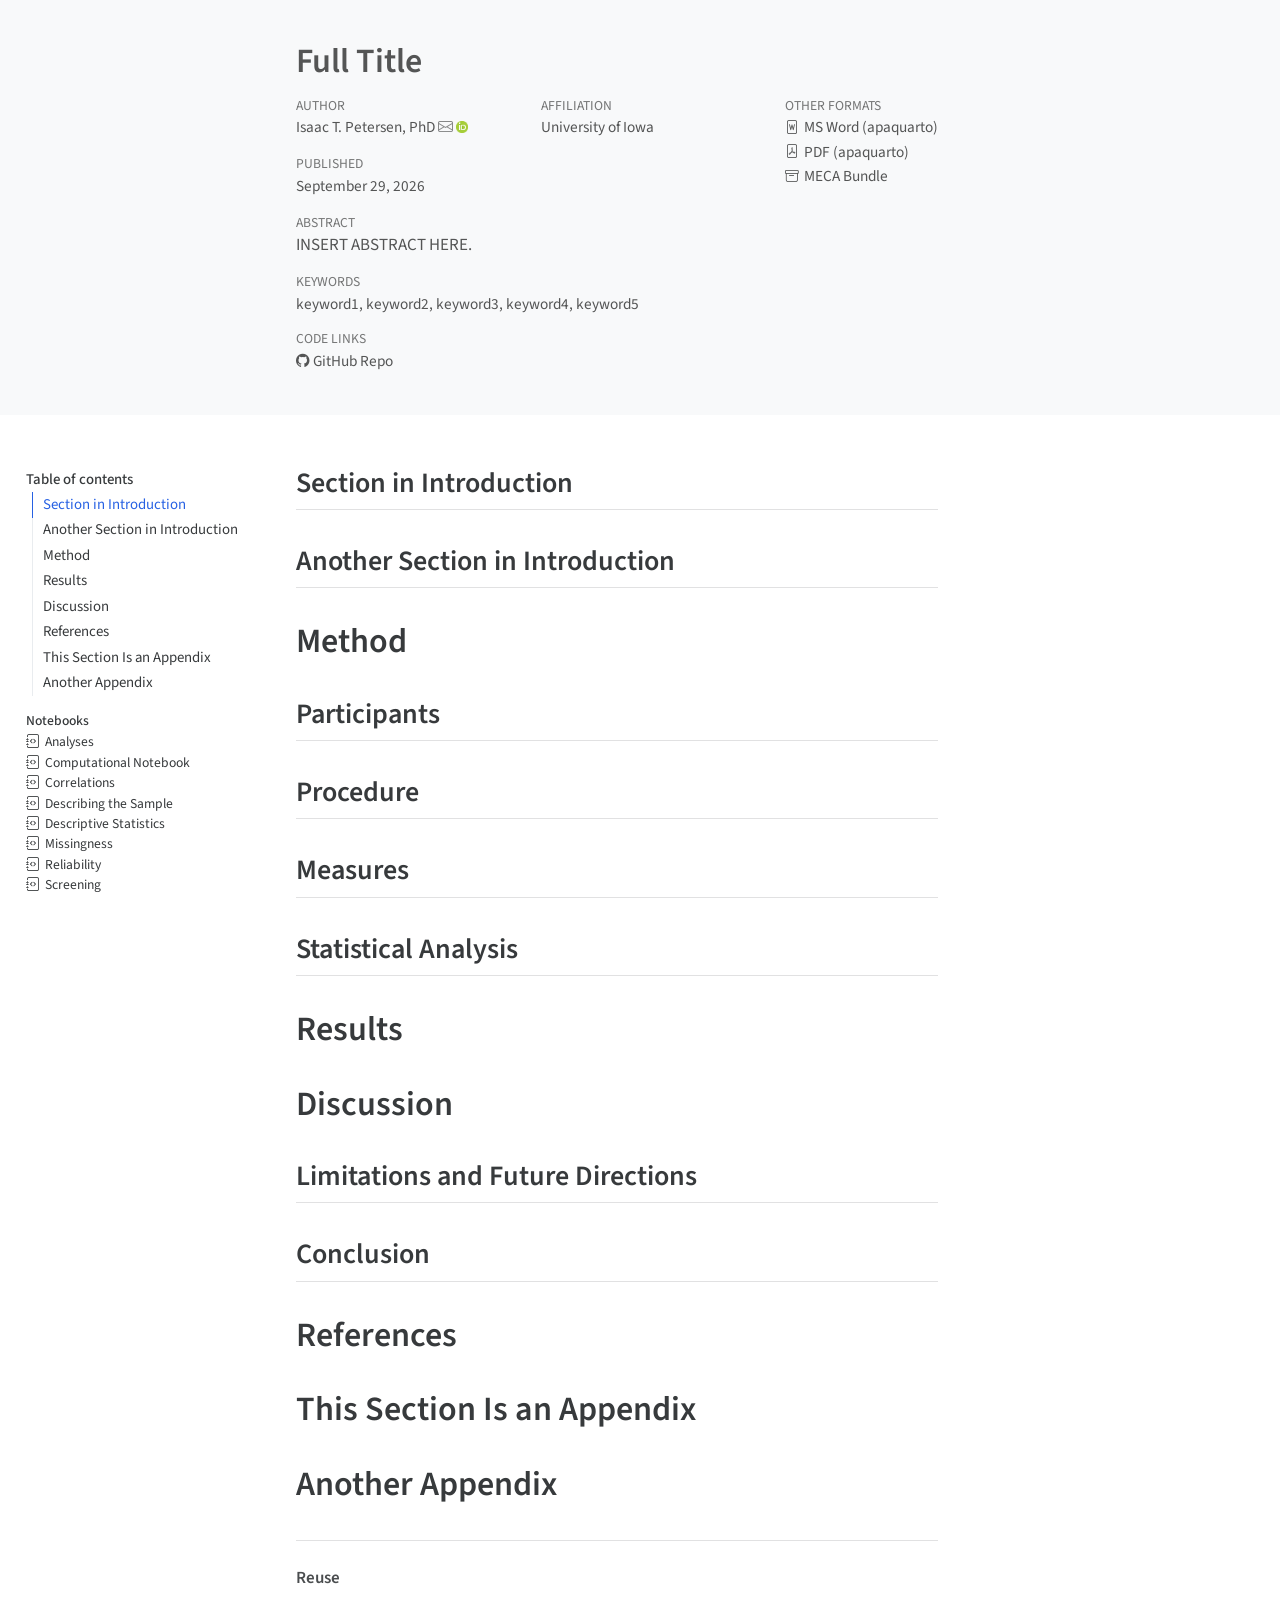
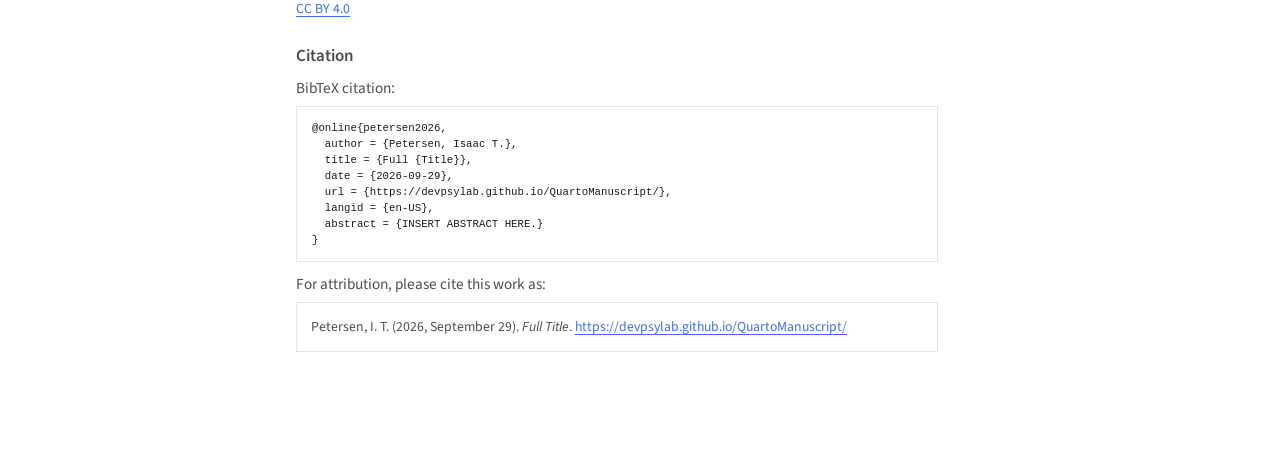
==== index.html @ 743118f2 "Built site for gh-pages" ====
<!DOCTYPE html>
<html xmlns="http://www.w3.org/1999/xhtml" lang="en-US" xml:lang="en-US"><head>

<meta charset="utf-8">
<meta name="generator" content="quarto-1.10.18">

<meta name="viewport" content="width=device-width, initial-scale=1.0, user-scalable=yes">

<meta name="author" content="Isaac T. Petersen">
<meta name="dcterms.date" content="2026-09-29">
<meta name="keywords" content="keyword1, keyword2, keyword3, keyword4, keyword5">

<title>Full Title</title>
<style>
/* Default styles provided by pandoc.
** See https://pandoc.org/MANUAL.html#variables-for-html for config info.
*/
span.smallcaps{font-variant: small-caps;}
div.columns{display: flex; gap: 1.5em;}
div.column{flex: auto;}
@media screen {
div.columns{gap: min(4vw, 1.5em);}
div.column{overflow-x: auto;}
}
div.hanging-indent{margin-left: 1.5em; text-indent: -1.5em;}
ul.task-list{list-style: none;}
ul.task-list li input[type="checkbox"] {
  width: 0.8em;
  margin: 0 0.8em 0.2em -1em; /* quarto-specific, see https://github.com/quarto-dev/quarto-cli/issues/4556 */ 
  vertical-align: middle;
}
/* CSS for citations */
div.csl-bib-body { }
div.csl-entry {
  clear: both;
}
.hanging-indent div.csl-entry {
  margin-left:2em;
  text-indent:-2em;
}
div.csl-left-margin {
  min-width:2em;
  float:left;
}
div.csl-right-inline {
  margin-left:2em;
  padding-left:1em;
}
div.csl-indent {
  margin-left: 2em;
}</style>


<script src="site_libs/clipboard/clipboard.min.js"></script>
<script src="site_libs/quarto-html/quarto.js" type="module"></script>
<script src="site_libs/quarto-html/tabsets/tabsets.js" type="module"></script>
<script src="site_libs/quarto-html/popper.min.js"></script>
<script src="site_libs/quarto-html/tippy.umd.min.js"></script>
<script src="site_libs/quarto-html/anchor.min.js"></script>
<link href="site_libs/quarto-html/tippy.css" rel="stylesheet">
<link href="site_libs/quarto-html/quarto-syntax-highlighting-3419ea62b3ca2d77d3d547f86109e84e.css" rel="stylesheet" id="quarto-text-highlighting-styles">
<script src="site_libs/quarto-axe/axe.min.js"></script>
<script src="site_libs/quarto-axe/axe-check.js" type="module"></script>
<script id="quarto-axe-checker-options" type="text/plain">dHJ1ZQ==</script>
<script src="site_libs/bootstrap/bootstrap.min.js"></script>
<link href="site_libs/bootstrap/bootstrap-icons.css" rel="stylesheet">
<link href="site_libs/bootstrap/bootstrap-4628dbc390d69e2ba0ff4d1614bff866.min.css" rel="stylesheet" append-hash="true" id="quarto-bootstrap" data-mode="light">
<script type="application/json" class="js-hypothesis-config">
{
  "theme": "classic",
  "openSidebar": false,
  "showHighlights": "whenSidebarOpen"
}
</script>
<script async="" src="https://hypothes.is/embed.js"></script>
<script>
  window.document.addEventListener("DOMContentLoaded", function (_event) {
    document.body.classList.add('hypothesis-enabled');
  });
</script>
<!-- Global site tag (gtag.js) - Google Analytics -->
<script async="" src="https://www.googletagmanager.com/gtag/js?id=G-XXXXXXXXXX"></script>
<script>
  window.dataLayer = window.dataLayer || [];
  function gtag(){dataLayer.push(arguments);}
  gtag('js', new Date());

  gtag('config', 'G-XXXXXXXXXX');
</script>


<meta name="citation_title" content="Full Title">
<meta name="citation_abstract" content="INSERT ABSTRACT HERE.">
<meta name="citation_keywords" content="keyword1,keyword2,keyword3,keyword4,keyword5">
<meta name="citation_author" content="Isaac T. Petersen">
<meta name="citation_publication_date" content="2026-09-29">
<meta name="citation_cover_date" content="2026-09-29">
<meta name="citation_year" content="2026">
<meta name="citation_online_date" content="2026-09-29">
<meta name="citation_fulltext_html_url" content="https://devpsylab.github.io/QuartoManuscript/">
<meta name="citation_language" content="en-US">
<meta name="citation_reference" content="citation_title=Strategies for the development of volcanic hazard maps in monogenetic volcanic fields: The example of La Palma (Canary Islands);,citation_author=José Marrero;,citation_author=Alicia García;,citation_author=Manuel Berrocoso;,citation_author=Ángeles Llinares;,citation_author=Antonio Rodríguez-Losada;,citation_author=R. Ortiz;,citation_publication_date=2019-07;,citation_cover_date=2019-07;,citation_year=2019;,citation_doi=10.1186/s13617-019-0085-5;,citation_volume=8;,citation_journal_title=Journal of Applied Volcanology;">
</head>

<body class="quarto-light">

<header id="title-block-header" class="quarto-title-block default toc-left page-columns page-full">
  <div class="quarto-title-banner page-columns page-full">
    <div class="quarto-title column-body">
      <h1 class="title">Full Title</h1>
          </div>

    
    <div class="quarto-title-meta-container">
      <div class="quarto-title-meta-column-start">
            <div class="quarto-title-meta-author">
          <div class="quarto-title-meta-heading">Author</div>
          <div class="quarto-title-meta-heading">Affiliation</div>
          
                <div class="quarto-title-meta-contents">
            <p class="author"><a href="https://psychology.uiowa.edu/people/isaac-petersen">Isaac T. Petersen, PhD</a> <a href="mailto:isaac-t-petersen@uiowa.edu" class="quarto-title-author-email"><i class="bi bi-envelope"></i></a> <a href="https://orcid.org/0000-0003-3072-6673" class="quarto-title-author-orcid" aria-label="ORCID profile for Isaac T. Petersen"> <img alt="" src="[data-uri]"></a></p>
          </div>
                <div class="quarto-title-meta-contents">
                    <p class="affiliation">
                        <a href="https://psychology.uiowa.edu">
                        University of Iowa
                        </a>
                      </p>
                  </div>
                    </div>
        
        <div class="quarto-title-meta">

                      
                <div>
            <div class="quarto-title-meta-heading">Published</div>
            <div class="quarto-title-meta-contents">
              <p class="date">September 29, 2026</p>
            </div>
          </div>
          
                
              </div>
      </div>
      <div class="quarto-title-meta-column-end quarto-other-formats-target">
      <div class="quarto-alternate-formats"><div class="quarto-title-meta-heading">Other Formats</div><div class="quarto-title-meta-contents"><p><a href="index.docx"><i class="bi bi-file-word"></i>MS Word (apaquarto)</a></p></div><div class="quarto-title-meta-contents"><p><a href="index.pdf"><i class="bi bi-file-pdf"></i>PDF (apaquarto)</a></p></div><div class="quarto-title-meta-contents"><p><a href="index-meca.zip" data-meca-link="true"><i class="bi bi-archive"></i>MECA Bundle</a></p></div></div></div>
    </div>

    <div>
      <div class="abstract">
        <div class="block-title">Abstract</div>
        INSERT ABSTRACT HERE.
      </div>
    </div>

    <div>
      <div class="keywords">
        <div class="block-title">Keywords</div>
        <p>keyword1, keyword2, keyword3, keyword4, keyword5</p>
      </div>
    </div>

    <div class="quarto-other-links-text-target">
    <div class="quarto-code-links"><div class="quarto-title-meta-heading">Code Links</div><div class="quarto-title-meta-contents"><span><a href="https://github.com/DevPsyLab/QuartoManuscript/" target="_blank"><i class="bi bi-github"></i>GitHub Repo</a></span></div></div></div>  </div>
</header><div id="quarto-content" class="page-columns page-rows-contents page-layout-article toc-left">
<div id="quarto-sidebar-toc-left" class="sidebar toc-left">
  <nav id="TOC" role="doc-toc" class="toc-active">
    <h2 id="toc-title">Table of contents</h2>
   
  <ul>
  <li><a href="#section-in-introduction" id="toc-section-in-introduction" class="nav-link active" data-scroll-target="#section-in-introduction">Section in Introduction</a></li>
  <li><a href="#another-section-in-introduction" id="toc-another-section-in-introduction" class="nav-link" data-scroll-target="#another-section-in-introduction">Another Section in Introduction</a></li>
  <li><a href="#method" id="toc-method" class="nav-link" data-scroll-target="#method">Method</a>
  <ul class="collapse">
  <li><a href="#participants" id="toc-participants" class="nav-link" data-scroll-target="#participants">Participants</a></li>
  <li><a href="#procedure" id="toc-procedure" class="nav-link" data-scroll-target="#procedure">Procedure</a></li>
  <li><a href="#measures" id="toc-measures" class="nav-link" data-scroll-target="#measures">Measures</a></li>
  <li><a href="#statistical-analysis" id="toc-statistical-analysis" class="nav-link" data-scroll-target="#statistical-analysis">Statistical Analysis</a></li>
  </ul></li>
  <li><a href="#results" id="toc-results" class="nav-link" data-scroll-target="#results">Results</a></li>
  <li><a href="#discussion" id="toc-discussion" class="nav-link" data-scroll-target="#discussion">Discussion</a>
  <ul class="collapse">
  <li><a href="#limitations-and-future-directions" id="toc-limitations-and-future-directions" class="nav-link" data-scroll-target="#limitations-and-future-directions">Limitations and Future Directions</a></li>
  <li><a href="#conclusion" id="toc-conclusion" class="nav-link" data-scroll-target="#conclusion">Conclusion</a></li>
  </ul></li>
  <li><a href="#references" id="toc-references" class="nav-link" data-scroll-target="#references">References</a></li>
  <li><a href="#apx-a" id="toc-apx-a" class="nav-link" data-scroll-target="#apx-a">This Section Is an Appendix</a></li>
  <li><a href="#apx-b" id="toc-apx-b" class="nav-link" data-scroll-target="#apx-b">Another Appendix</a></li>
  </ul>
<div class="quarto-alternate-notebooks"><h2>Notebooks</h2><ul><li><a href="notebooks/analyses-preview.html"><i class="bi bi-journal-code"></i>Analyses</a></li><li><a href="notebooks/quartoNotebook-preview.html"><i class="bi bi-journal-code"></i>Computational Notebook</a></li><li><a href="notebooks/correlations-preview.html"><i class="bi bi-journal-code"></i>Correlations</a></li><li><a href="notebooks/describeSample-preview.html"><i class="bi bi-journal-code"></i>Describing the Sample</a></li><li><a href="notebooks/descriptiveStatistics-preview.html"><i class="bi bi-journal-code"></i>Descriptive Statistics</a></li><li><a href="notebooks/missingness-preview.html"><i class="bi bi-journal-code"></i>Missingness</a></li><li><a href="notebooks/reliability-preview.html"><i class="bi bi-journal-code"></i>Reliability</a></li><li><a href="notebooks/screening-preview.html"><i class="bi bi-journal-code"></i>Screening</a></li></ul></div></nav>
</div>
<div id="quarto-margin-sidebar" class="sidebar margin-sidebar zindex-bottom">
</div>
<main class="content quarto-banner-title-block" id="quarto-document-content">



  


<!-- The introduction should not have a level-1 heading such as Introduction. -->
<!-- UNCOMMENT OUT THE LINE BELOW TO SHOW THE 'IN PROGRESS' NOTE -->
<!-- ***NOTE: this manuscript is in progress of being drafted—it is incomplete.*** -->
<section id="section-in-introduction" class="level2">
<h2 class="anchored" data-anchor-id="section-in-introduction">Section in Introduction</h2>
</section>
<section id="another-section-in-introduction" class="level2">
<h2 class="anchored" data-anchor-id="another-section-in-introduction">Another Section in Introduction</h2>
</section>
<section id="method" class="level1">
<h1>Method</h1>
<section id="participants" class="level2">
<h2 class="anchored" data-anchor-id="participants">Participants</h2>
</section>
<section id="procedure" class="level2">
<h2 class="anchored" data-anchor-id="procedure">Procedure</h2>
</section>
<section id="measures" class="level2">
<h2 class="anchored" data-anchor-id="measures">Measures</h2>
</section>
<section id="statistical-analysis" class="level2">
<h2 class="anchored" data-anchor-id="statistical-analysis">Statistical Analysis</h2>
</section>
</section>
<section id="results" class="level1">
<h1>Results</h1>
</section>
<section id="discussion" class="level1">
<h1>Discussion</h1>
<section id="limitations-and-future-directions" class="level2">
<h2 class="anchored" data-anchor-id="limitations-and-future-directions">Limitations and Future Directions</h2>
</section>
<section id="conclusion" class="level2">
<h2 class="anchored" data-anchor-id="conclusion">Conclusion</h2>
</section>
</section>
<section id="references" class="level1">
<h1>References</h1>
<!-- References will auto-populate in the refs div below -->
<div id="refs" role="list">

</div>
</section>
<section id="apx-a" class="level1">
<h1>This Section Is an Appendix</h1>
</section>
<section id="apx-b" class="level1">
<h1>Another Appendix</h1>
</section>

<div id="quarto-appendix" class="default"><section class="quarto-appendix-contents" id="quarto-reuse"><h2 class="anchored quarto-appendix-heading">Reuse</h2><div class="quarto-appendix-contents"><div><a rel="license" href="https://creativecommons.org/licenses/by/4.0/deed.en_us">CC BY 4.0</a></div></div></section><section class="quarto-appendix-contents" id="quarto-citation"><h2 class="anchored quarto-appendix-heading">Citation</h2><div><div class="quarto-appendix-secondary-label">BibTeX citation:</div><pre class="sourceCode code-with-copy quarto-appendix-bibtex"><code class="sourceCode bibtex">@online{petersen2026,
  author = {Petersen, Isaac T.},
  title = {Full {Title}},
  date = {2026-09-29},
  url = {https://devpsylab.github.io/QuartoManuscript/},
  langid = {en-US},
  abstract = {INSERT ABSTRACT HERE.}
}
</code><button title="Copy to Clipboard" class="code-copy-button"><i class="bi"></i></button></pre><div class="quarto-appendix-secondary-label">For attribution, please cite this work as:</div><div id="ref-petersen2026" class="csl-entry quarto-appendix-citeas" role="listitem">
Petersen, I. T. (2026, September 29). <em>Full Title</em>. <a href="https://devpsylab.github.io/QuartoManuscript/">https://devpsylab.github.io/QuartoManuscript/</a>
</div></div></section></div></main>
<!-- /main column -->
<script id="quarto-html-after-body" type="application/javascript">
  window.document.addEventListener("DOMContentLoaded", function (event) {
    const icon = "";
    const anchorJS = new window.AnchorJS();
    anchorJS.options = {
      placement: 'right',
      icon: icon
    };
    anchorJS.add('.anchored');
    const isCodeAnnotation = (el) => {
      for (const clz of el.classList) {
        if (clz.startsWith('code-annotation-')) {                     
          return true;
        }
      }
      return false;
    }
    const onCopySuccess = function(e) {
      // button target
      const button = e.trigger;
      // don't keep focus
      button.blur();
      // flash "checked"
      button.classList.add('code-copy-button-checked');
      var currentTitle = button.getAttribute("title");
      button.setAttribute("title", "Copied!");
      let tooltip;
      if (window.bootstrap) {
        button.setAttribute("data-bs-toggle", "tooltip");
        button.setAttribute("data-bs-placement", "left");
        button.setAttribute("data-bs-title", "Copied!");
        tooltip = new bootstrap.Tooltip(button, 
          { trigger: "manual", 
            customClass: "code-copy-button-tooltip",
            offset: [0, -8]});
        tooltip.show();    
      }
      setTimeout(function() {
        if (tooltip) {
          tooltip.hide();
          button.removeAttribute("data-bs-title");
          button.removeAttribute("data-bs-toggle");
          button.removeAttribute("data-bs-placement");
        }
        button.setAttribute("title", currentTitle);
        button.classList.remove('code-copy-button-checked');
      }, 1000);
      // clear code selection
      e.clearSelection();
    }
    const getTextToCopy = function(trigger) {
      const outerScaffold = trigger.parentElement.cloneNode(true);
      const codeEl = outerScaffold.querySelector('code');
      for (const childEl of codeEl.children) {
        if (isCodeAnnotation(childEl)) {
          childEl.remove();
        }
      }
      return codeEl.innerText;
    }
    const clipboard = new window.ClipboardJS('.code-copy-button:not([data-in-quarto-modal])', {
      text: getTextToCopy
    });
    clipboard.on('success', onCopySuccess);
    if (window.document.getElementById('quarto-embedded-source-code-modal')) {
      const clipboardModal = new window.ClipboardJS('.code-copy-button[data-in-quarto-modal]', {
        text: getTextToCopy,
        container: window.document.getElementById('quarto-embedded-source-code-modal')
      });
      clipboardModal.on('success', onCopySuccess);
    }
      var localhostRegex = new RegExp(/^(?:http|https):\/\/localhost\:?[0-9]*\//);
      var mailtoRegex = new RegExp(/^mailto:/);
        var filterRegex = new RegExp('/' + window.location.host + '/');
      var isInternal = (href) => {
          return filterRegex.test(href) || localhostRegex.test(href) || mailtoRegex.test(href);
      }
      // Inspect non-navigation links and adorn them if external
     var links = window.document.querySelectorAll('a[href]:not(.nav-link):not(.navbar-brand):not(.toc-action):not(.sidebar-link):not(.sidebar-item-toggle):not(.pagination-link):not(.no-external):not([aria-hidden]):not(.dropdown-item):not(.quarto-navigation-tool):not(.about-link)');
      for (var i=0; i<links.length; i++) {
        const link = links[i];
        if (!isInternal(link.href)) {
          // undo the damage that might have been done by quarto-nav.js in the case of
          // links that we want to consider external
          if (link.dataset.originalHref !== undefined) {
            link.href = link.dataset.originalHref;
          }
            // target, if specified
            link.setAttribute("target", "_blank");
            if (link.getAttribute("rel") === null) {
              link.setAttribute("rel", "noopener");
            }
        }
      }
    function tippyHover(el, contentFn, onTriggerFn, onUntriggerFn) {
      const config = {
        allowHTML: true,
        maxWidth: 500,
        delay: 100,
        arrow: false,
        appendTo: function(el) {
            return el.parentElement;
        },
        interactive: true,
        interactiveBorder: 10,
        theme: 'quarto',
        placement: 'bottom-start',
      };
      if (contentFn) {
        config.content = contentFn;
      }
      if (onTriggerFn) {
        config.onTrigger = onTriggerFn;
      }
      if (onUntriggerFn) {
        config.onUntrigger = onUntriggerFn;
      }
      window.tippy(el, config); 
    }
    const noterefs = window.document.querySelectorAll('a[role="doc-noteref"]');
    for (var i=0; i<noterefs.length; i++) {
      const ref = noterefs[i];
      tippyHover(ref, function() {
        // use id or data attribute instead here
        let href = ref.getAttribute('data-footnote-href') || ref.getAttribute('href');
        try { href = new URL(href).hash; } catch {}
        const id = href.replace(/^#\/?/, "");
        const note = window.document.getElementById(id);
        if (note) {
          return note.innerHTML;
        } else {
          return "";
        }
      });
    }
    const xrefs = window.document.querySelectorAll('a.quarto-xref');
    const processXRef = (id, note) => {
      // Strip column container classes
      const stripColumnClz = (el) => {
        el.classList.remove("page-full", "page-columns");
        if (el.children) {
          for (const child of el.children) {
            stripColumnClz(child);
          }
        }
      }
      stripColumnClz(note)
      if (id === null || id.startsWith('sec-')) {
        // Special case sections, only their first couple elements
        const container = document.createElement("div");
        if (note.children && note.children.length > 2) {
          container.appendChild(note.children[0].cloneNode(true));
          for (let i = 1; i < note.children.length; i++) {
            const child = note.children[i];
            if (child.tagName === "P" && child.innerText === "") {
              continue;
            } else {
              container.appendChild(child.cloneNode(true));
              break;
            }
          }
          if (window.Quarto?.typesetMath) {
            window.Quarto.typesetMath(container);
          }
          return container.innerHTML
        } else {
          if (window.Quarto?.typesetMath) {
            window.Quarto.typesetMath(note);
          }
          return note.innerHTML;
        }
      } else {
        // Remove any anchor links if they are present
        const anchorLink = note.querySelector('a.anchorjs-link');
        if (anchorLink) {
          anchorLink.remove();
        }
        if (window.Quarto?.typesetMath) {
          window.Quarto.typesetMath(note);
        }
        if (note.classList.contains("callout")) {
          return note.outerHTML;
        } else {
          return note.innerHTML;
        }
      }
    }
    for (var i=0; i<xrefs.length; i++) {
      const xref = xrefs[i];
      tippyHover(xref, undefined, function(instance) {
        instance.disable();
        let url = xref.getAttribute('href');
        let hash = undefined; 
        if (url.startsWith('#')) {
          hash = url;
        } else {
          try { hash = new URL(url).hash; } catch {}
        }
        if (hash) {
          const id = hash.replace(/^#\/?/, "");
          const note = window.document.getElementById(id);
          if (note !== null) {
            try {
              const html = processXRef(id, note.cloneNode(true));
              instance.setContent(html);
            } finally {
              instance.enable();
              instance.show();
            }
          } else {
            // See if we can fetch this
            fetch(url.split('#')[0])
            .then(res => res.text())
            .then(html => {
              const parser = new DOMParser();
              const htmlDoc = parser.parseFromString(html, "text/html");
              const note = htmlDoc.getElementById(id);
              if (note !== null) {
                const html = processXRef(id, note);
                instance.setContent(html);
              } 
            }).finally(() => {
              instance.enable();
              instance.show();
            });
          }
        } else {
          // See if we can fetch a full url (with no hash to target)
          // This is a special case and we should probably do some content thinning / targeting
          fetch(url)
          .then(res => res.text())
          .then(html => {
            const parser = new DOMParser();
            const htmlDoc = parser.parseFromString(html, "text/html");
            const note = htmlDoc.querySelector('main.content');
            if (note !== null) {
              // This should only happen for chapter cross references
              // (since there is no id in the URL)
              // remove the first header
              if (note.children.length > 0 && note.children[0].tagName === "HEADER") {
                note.children[0].remove();
              }
              const html = processXRef(null, note);
              instance.setContent(html);
            } 
          }).finally(() => {
            instance.enable();
            instance.show();
          });
        }
      }, function(instance) {
      });
    }
        let selectedAnnoteEl;
        const selectorForAnnotation = ( cell, annotation) => {
          let cellAttr = 'data-code-cell="' + cell + '"';
          let lineAttr = 'data-code-annotation="' +  annotation + '"';
          const selector = 'span[' + cellAttr + '][' + lineAttr + ']';
          return selector;
        }
        const selectCodeLines = (annoteEl) => {
          const doc = window.document;
          const targetCell = annoteEl.getAttribute("data-target-cell");
          const targetAnnotation = annoteEl.getAttribute("data-target-annotation");
          const annoteSpan = window.document.querySelector(selectorForAnnotation(targetCell, targetAnnotation));
          const lines = annoteSpan.getAttribute("data-code-lines").split(",");
          const lineIds = lines.map((line) => {
            return targetCell + "-" + line;
          })
          let top = null;
          let height = null;
          let parent = null;
          if (lineIds.length > 0) {
              //compute the position of the single el (top and bottom and make a div)
              const el = window.document.getElementById(lineIds[0]);
              top = el.offsetTop;
              height = el.offsetHeight;
              parent = el.parentElement.parentElement;
            if (lineIds.length > 1) {
              const lastEl = window.document.getElementById(lineIds[lineIds.length - 1]);
              const bottom = lastEl.offsetTop + lastEl.offsetHeight;
              height = bottom - top;
            }
            if (top !== null && height !== null && parent !== null) {
              // cook up a div (if necessary) and position it 
              let div = window.document.getElementById("code-annotation-line-highlight");
              if (div === null) {
                div = window.document.createElement("div");
                div.setAttribute("id", "code-annotation-line-highlight");
                div.style.position = 'absolute';
                parent.appendChild(div);
              }
              div.style.top = top - 2 + "px";
              div.style.height = height + 4 + "px";
              div.style.left = 0;
              let gutterDiv = window.document.getElementById("code-annotation-line-highlight-gutter");
              if (gutterDiv === null) {
                gutterDiv = window.document.createElement("div");
                gutterDiv.setAttribute("id", "code-annotation-line-highlight-gutter");
                gutterDiv.style.position = 'absolute';
                const codeCell = window.document.getElementById(targetCell);
                const gutter = codeCell.querySelector('.code-annotation-gutter');
                gutter.appendChild(gutterDiv);
              }
              gutterDiv.style.top = top - 2 + "px";
              gutterDiv.style.height = height + 4 + "px";
            }
            selectedAnnoteEl = annoteEl;
          }
        };
        const unselectCodeLines = () => {
          const elementsIds = ["code-annotation-line-highlight", "code-annotation-line-highlight-gutter"];
          elementsIds.forEach((elId) => {
            const div = window.document.getElementById(elId);
            if (div) {
              div.remove();
            }
          });
          selectedAnnoteEl = undefined;
        };
          // Handle positioning of the toggle
      window.addEventListener(
        "resize",
        throttle(() => {
          elRect = undefined;
          if (selectedAnnoteEl) {
            selectCodeLines(selectedAnnoteEl);
          }
        }, 10)
      );
      function throttle(fn, ms) {
      let throttle = false;
      let timer;
        return (...args) => {
          if(!throttle) { // first call gets through
              fn.apply(this, args);
              throttle = true;
          } else { // all the others get throttled
              if(timer) clearTimeout(timer); // cancel #2
              timer = setTimeout(() => {
                fn.apply(this, args);
                timer = throttle = false;
              }, ms);
          }
        };
      }
        // Attach click handler to the DT
        const annoteDls = window.document.querySelectorAll('dt[data-target-cell]');
        for (const annoteDlNode of annoteDls) {
          annoteDlNode.addEventListener('click', (event) => {
            const clickedEl = event.target;
            if (clickedEl !== selectedAnnoteEl) {
              unselectCodeLines();
              const activeEl = window.document.querySelector('dt[data-target-cell].code-annotation-active');
              if (activeEl) {
                activeEl.classList.remove('code-annotation-active');
              }
              selectCodeLines(clickedEl);
              clickedEl.classList.add('code-annotation-active');
            } else {
              // Unselect the line
              unselectCodeLines();
              clickedEl.classList.remove('code-annotation-active');
            }
          });
        }
    const findCites = (el) => {
      const parentEl = el.parentElement;
      if (parentEl) {
        const cites = parentEl.dataset.cites;
        if (cites) {
          return {
            el,
            cites: cites.split(' ')
          };
        } else {
          return findCites(el.parentElement)
        }
      } else {
        return undefined;
      }
    };
    var bibliorefs = window.document.querySelectorAll('a[role="doc-biblioref"]');
    for (var i=0; i<bibliorefs.length; i++) {
      const ref = bibliorefs[i];
      const citeInfo = findCites(ref);
      if (citeInfo) {
        tippyHover(citeInfo.el, function() {
          var popup = window.document.createElement('div');
          citeInfo.cites.forEach(function(cite) {
            var citeDiv = window.document.createElement('div');
            citeDiv.classList.add('hanging-indent');
            citeDiv.classList.add('csl-entry');
            var biblioDiv = window.document.getElementById('ref-' + cite);
            if (biblioDiv) {
              citeDiv.innerHTML = biblioDiv.innerHTML;
            }
            popup.appendChild(citeDiv);
          });
          return popup.innerHTML;
        });
      }
    }
  });
  </script>
</div> <!-- /content -->




</body></html>
---- site_libs/quarto-html/tippy.css ----
.tippy-box[data-animation=fade][data-state=hidden]{opacity:0}[data-tippy-root]{max-width:calc(100vw - 10px)}.tippy-box{position:relative;background-color:#333;color:#fff;border-radius:4px;font-size:14px;line-height:1.4;white-space:normal;outline:0;transition-property:transform,visibility,opacity}.tippy-box[data-placement^=top]>.tippy-arrow{bottom:0}.tippy-box[data-placement^=top]>.tippy-arrow:before{bottom:-7px;left:0;border-width:8px 8px 0;border-top-color:initial;transform-origin:center top}.tippy-box[data-placement^=bottom]>.tippy-arrow{top:0}.tippy-box[data-placement^=bottom]>.tippy-arrow:before{top:-7px;left:0;border-width:0 8px 8px;border-bottom-color:initial;transform-origin:center bottom}.tippy-box[data-placement^=left]>.tippy-arrow{right:0}.tippy-box[data-placement^=left]>.tippy-arrow:before{border-width:8px 0 8px 8px;border-left-color:initial;right:-7px;transform-origin:center left}.tippy-box[data-placement^=right]>.tippy-arrow{left:0}.tippy-box[data-placement^=right]>.tippy-arrow:before{left:-7px;border-width:8px 8px 8px 0;border-right-color:initial;transform-origin:center right}.tippy-box[data-inertia][data-state=visible]{transition-timing-function:cubic-bezier(.54,1.5,.38,1.11)}.tippy-arrow{width:16px;height:16px;color:#333}.tippy-arrow:before{content:"";position:absolute;border-color:transparent;border-style:solid}.tippy-content{position:relative;padding:5px 9px;z-index:1}
---- site_libs/quarto-html/quarto-syntax-highlighting-3419ea62b3ca2d77d3d547f86109e84e.css ----
/* quarto syntax highlight colors */
:root {
  --quarto-hl-ot-color: #d91e18;
  --quarto-hl-at-color: #a55a00;
  --quarto-hl-ss-color: #008000;
  --quarto-hl-an-color: #696969;
  --quarto-hl-fu-color: #06287e;
  --quarto-hl-st-color: #008000;
  --quarto-hl-cf-color: #d91e18;
  --quarto-hl-op-color: #00769e;
  --quarto-hl-er-color: #7928a1;
  --quarto-hl-bn-color: #7928a1;
  --quarto-hl-al-color: #7928a1;
  --quarto-hl-va-color: #a55a00;
  --quarto-hl-bu-color: inherit;
  --quarto-hl-ex-color: inherit;
  --quarto-hl-pp-color: #7928a1;
  --quarto-hl-in-color: #696969;
  --quarto-hl-vs-color: #008000;
  --quarto-hl-wa-color: #696969;
  --quarto-hl-do-color: #696969;
  --quarto-hl-im-color: inherit;
  --quarto-hl-ch-color: #008000;
  --quarto-hl-dt-color: #7928a1;
  --quarto-hl-fl-color: #a55a00;
  --quarto-hl-co-color: #696969;
  --quarto-hl-cv-color: #696969;
  --quarto-hl-cn-color: #d91e18;
  --quarto-hl-sc-color: #00769e;
  --quarto-hl-dv-color: #7928a1;
  --quarto-hl-kw-color: #d91e18;
}

/* other quarto variables */
:root {
  --quarto-font-monospace: SFMono-Regular, Menlo, Monaco, Consolas, "Liberation Mono", "Courier New", monospace;
}

/* syntax highlight based on Pandoc's rules */
pre > code.sourceCode > span {
  color: #545454;
}

code.sourceCode > span {
  color: #545454;
}

div.sourceCode,
div.sourceCode pre.sourceCode {
  color: #545454;
}

/* Normal */
code span {
  color: #545454;
}

/* Alert */
code span.al {
  color: #7928a1;
  font-style: inherit;
}

/* Annotation */
code span.an {
  color: #696969;
  font-style: inherit;
}

/* Attribute */
code span.at {
  color: #a55a00;
  font-style: inherit;
}

/* BaseN */
code span.bn {
  color: #7928a1;
  font-style: inherit;
}

/* BuiltIn */
code span.bu {
  font-style: inherit;
}

/* ControlFlow */
code span.cf {
  color: #d91e18;
  font-style: inherit;
}

/* Char */
code span.ch {
  color: #008000;
  font-style: inherit;
}

/* Constant */
code span.cn {
  color: #d91e18;
  font-style: inherit;
}

/* Comment */
code span.co {
  color: #696969;
  font-style: inherit;
}

/* CommentVar */
code span.cv {
  color: #696969;
  font-style: italic;
}

/* Documentation */
code span.do {
  color: #696969;
  font-style: italic;
}

/* DataType */
code span.dt {
  color: #7928a1;
  font-style: inherit;
}

/* DecVal */
code span.dv {
  color: #7928a1;
  font-style: inherit;
}

/* Error */
code span.er {
  color: #7928a1;
  font-style: inherit;
}

/* Extension */
code span.ex {
  font-style: inherit;
}

/* Float */
code span.fl {
  color: #a55a00;
  font-style: inherit;
}

/* Function */
code span.fu {
  color: #06287e;
  font-style: inherit;
}

/* Import */
code span.im {
  font-style: inherit;
}

/* Information */
code span.in {
  color: #696969;
  font-style: inherit;
}

/* Keyword */
code span.kw {
  color: #d91e18;
  font-style: inherit;
}

/* Operator */
code span.op {
  color: #00769e;
  font-style: inherit;
}

/* Other */
code span.ot {
  color: #d91e18;
  font-style: inherit;
}

/* Preprocessor */
code span.pp {
  color: #7928a1;
  font-style: inherit;
}

/* SpecialChar */
code span.sc {
  color: #00769e;
  font-style: inherit;
}

/* SpecialString */
code span.ss {
  color: #008000;
  font-style: inherit;
}

/* String */
code span.st {
  color: #008000;
  font-style: inherit;
}

/* Variable */
code span.va {
  color: #a55a00;
  font-style: inherit;
}

/* VerbatimString */
code span.vs {
  color: #008000;
  font-style: inherit;
}

/* Warning */
code span.wa {
  color: #696969;
  font-style: italic;
}

.prevent-inlining {
  content: "</";
}

/*# sourceMappingURL=a0e48aebe202bc7301f9966d54efda35.css.map */
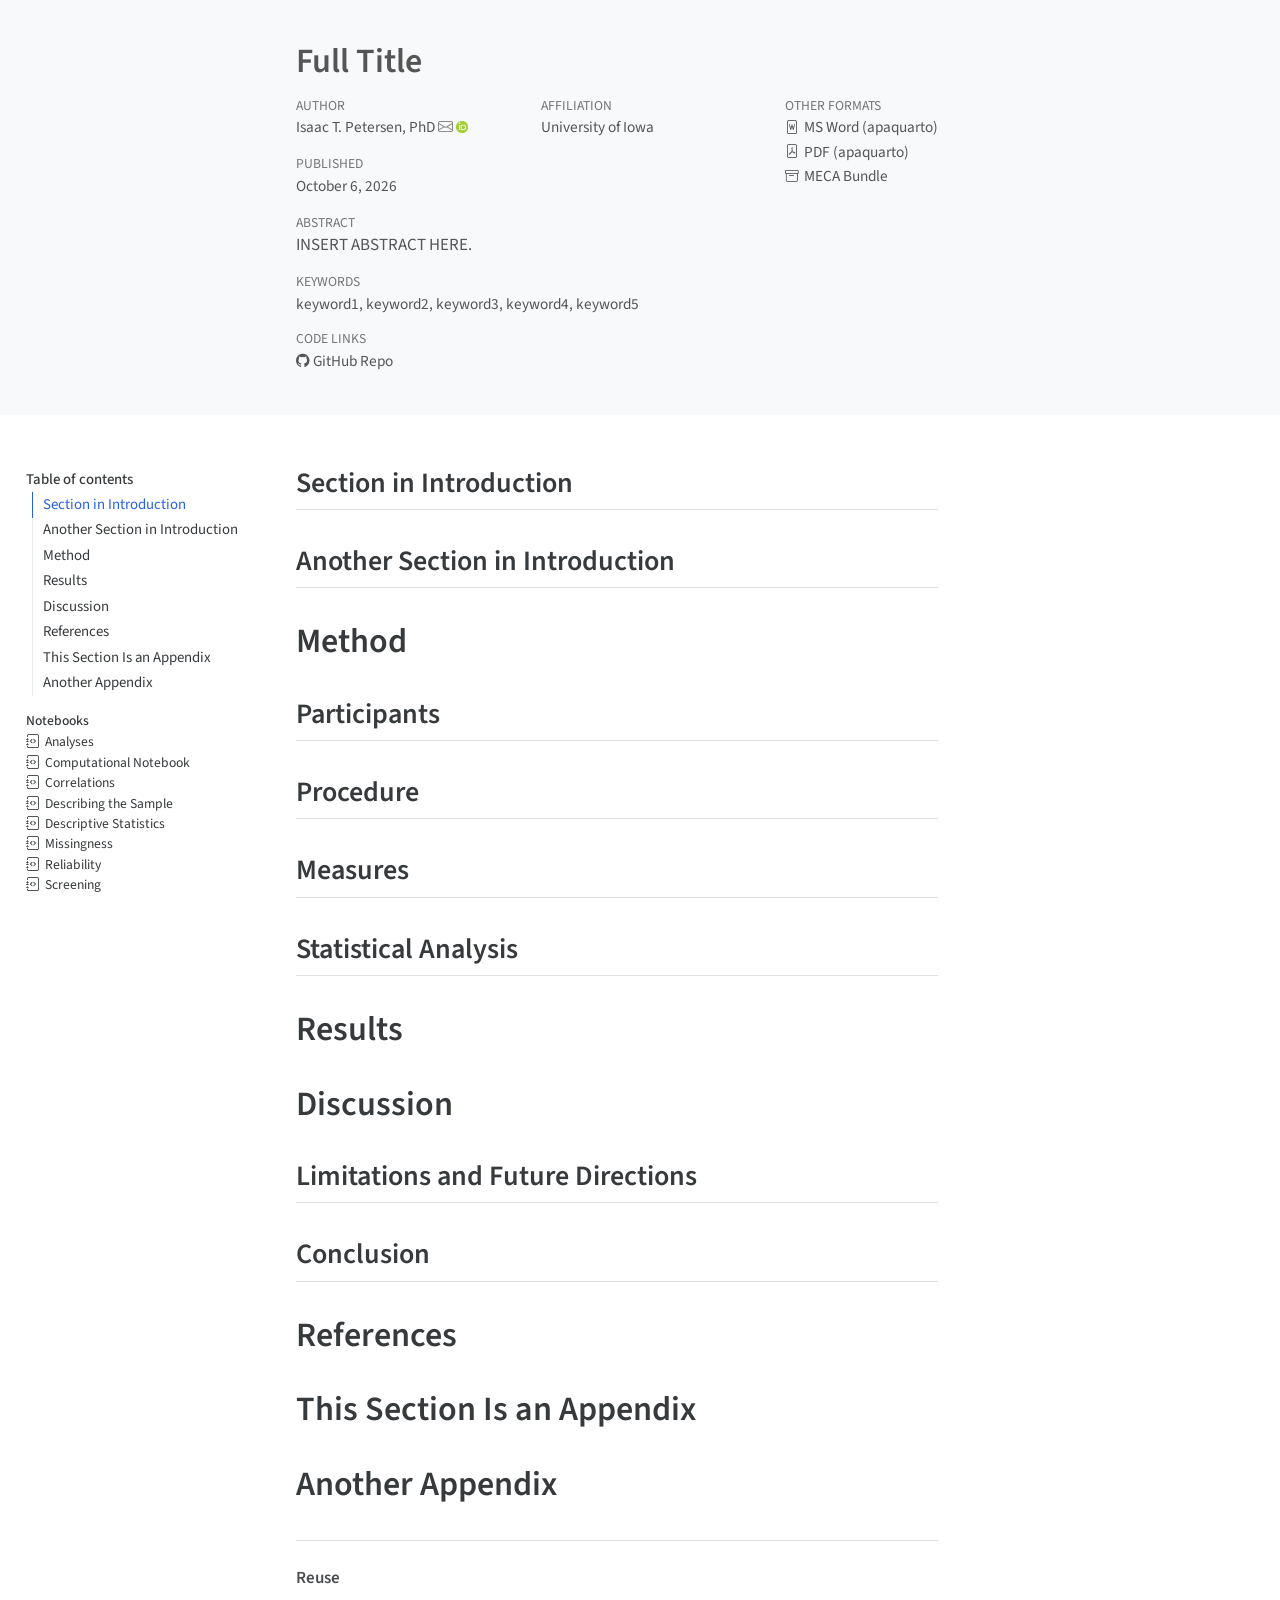
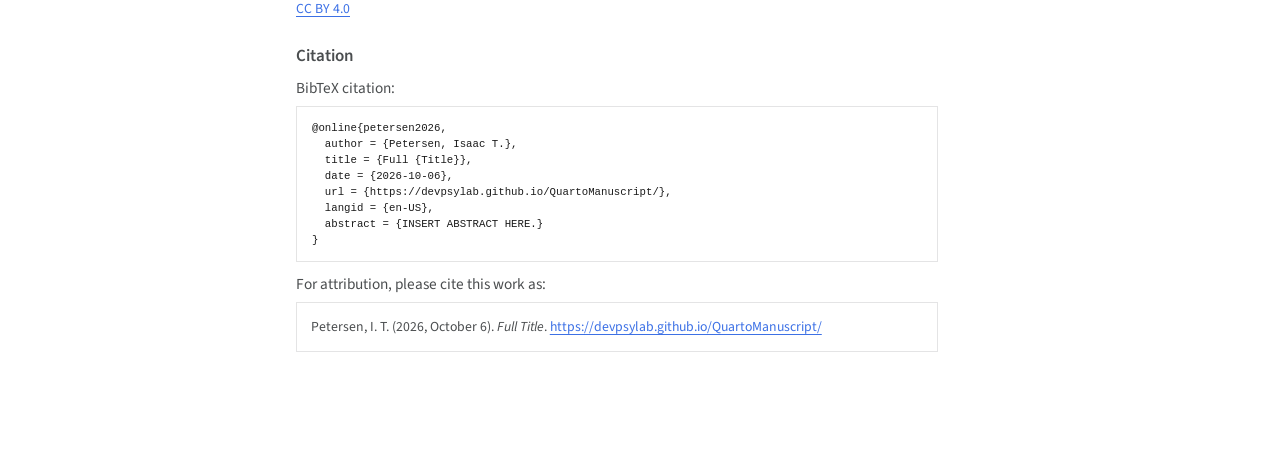
==== commit 739c1eb9: "Built site for gh-pages" ====
--- a/index.html
+++ b/index.html
@@ -2,12 +2,12 @@
 <html xmlns="http://www.w3.org/1999/xhtml" lang="en-US" xml:lang="en-US"><head>
 
 <meta charset="utf-8">
-<meta name="generator" content="quarto-1.10.18">
+<meta name="generator" content="quarto-1.10.19">
 
 <meta name="viewport" content="width=device-width, initial-scale=1.0, user-scalable=yes">
 
 <meta name="author" content="Isaac T. Petersen">
-<meta name="dcterms.date" content="2026-09-29">
+<meta name="dcterms.date" content="2026-10-06">
 <meta name="keywords" content="keyword1, keyword2, keyword3, keyword4, keyword5">
 
 <title>Full Title</title>
@@ -58,7 +58,7 @@
 <script src="site_libs/quarto-html/tippy.umd.min.js"></script>
 <script src="site_libs/quarto-html/anchor.min.js"></script>
 <link href="site_libs/quarto-html/tippy.css" rel="stylesheet">
-<link href="site_libs/quarto-html/quarto-syntax-highlighting-3419ea62b3ca2d77d3d547f86109e84e.css" rel="stylesheet" id="quarto-text-highlighting-styles">
+<link href="site_libs/quarto-html/quarto-syntax-highlighting-e21500bb30e7ce080c64316834ee3be8.css" rel="stylesheet" id="quarto-text-highlighting-styles">
 <script src="site_libs/quarto-axe/axe.min.js"></script>
 <script src="site_libs/quarto-axe/axe-check.js" type="module"></script>
 <script id="quarto-axe-checker-options" type="text/plain">dHJ1ZQ==</script>
@@ -93,10 +93,10 @@
 <meta name="citation_abstract" content="INSERT ABSTRACT HERE.">
 <meta name="citation_keywords" content="keyword1,keyword2,keyword3,keyword4,keyword5">
 <meta name="citation_author" content="Isaac T. Petersen">
-<meta name="citation_publication_date" content="2026-09-29">
-<meta name="citation_cover_date" content="2026-09-29">
+<meta name="citation_publication_date" content="2026-10-06">
+<meta name="citation_cover_date" content="2026-10-06">
 <meta name="citation_year" content="2026">
-<meta name="citation_online_date" content="2026-09-29">
+<meta name="citation_online_date" content="2026-10-06">
 <meta name="citation_fulltext_html_url" content="https://devpsylab.github.io/QuartoManuscript/">
 <meta name="citation_language" content="en-US">
 <meta name="citation_reference" content="citation_title=Strategies for the development of volcanic hazard maps in monogenetic volcanic fields: The example of La Palma (Canary Islands);,citation_author=José Marrero;,citation_author=Alicia García;,citation_author=Manuel Berrocoso;,citation_author=Ángeles Llinares;,citation_author=Antonio Rodríguez-Losada;,citation_author=R. Ortiz;,citation_publication_date=2019-07;,citation_cover_date=2019-07;,citation_year=2019;,citation_doi=10.1186/s13617-019-0085-5;,citation_volume=8;,citation_journal_title=Journal of Applied Volcanology;">
@@ -135,7 +135,7 @@
                 <div>
             <div class="quarto-title-meta-heading">Published</div>
             <div class="quarto-title-meta-contents">
-              <p class="date">September 29, 2026</p>
+              <p class="date">October 6, 2026</p>
             </div>
           </div>
           
@@ -251,13 +251,13 @@
 <div id="quarto-appendix" class="default"><section class="quarto-appendix-contents" id="quarto-reuse"><h2 class="anchored quarto-appendix-heading">Reuse</h2><div class="quarto-appendix-contents"><div><a rel="license" href="https://creativecommons.org/licenses/by/4.0/deed.en_us">CC BY 4.0</a></div></div></section><section class="quarto-appendix-contents" id="quarto-citation"><h2 class="anchored quarto-appendix-heading">Citation</h2><div><div class="quarto-appendix-secondary-label">BibTeX citation:</div><pre class="sourceCode code-with-copy quarto-appendix-bibtex"><code class="sourceCode bibtex">@online{petersen2026,
   author = {Petersen, Isaac T.},
   title = {Full {Title}},
-  date = {2026-09-29},
+  date = {2026-10-06},
   url = {https://devpsylab.github.io/QuartoManuscript/},
   langid = {en-US},
   abstract = {INSERT ABSTRACT HERE.}
 }
 </code><button title="Copy to Clipboard" class="code-copy-button"><i class="bi"></i></button></pre><div class="quarto-appendix-secondary-label">For attribution, please cite this work as:</div><div id="ref-petersen2026" class="csl-entry quarto-appendix-citeas" role="listitem">
-Petersen, I. T. (2026, September 29). <em>Full Title</em>. <a href="https://devpsylab.github.io/QuartoManuscript/">https://devpsylab.github.io/QuartoManuscript/</a>
+Petersen, I. T. (2026, October 6). <em>Full Title</em>. <a href="https://devpsylab.github.io/QuartoManuscript/">https://devpsylab.github.io/QuartoManuscript/</a>
 </div></div></section></div></main>
 <!-- /main column -->
 <script id="quarto-html-after-body" type="application/javascript">
--- a/site_libs/quarto-html/quarto-syntax-highlighting-e21500bb30e7ce080c64316834ee3be8.css
+++ b/site_libs/quarto-html/quarto-syntax-highlighting-e21500bb30e7ce080c64316834ee3be8.css
@@ -0,0 +1,233 @@
+/* quarto syntax highlight colors */
+:root {
+  --quarto-hl-ot-color: #d91e18;
+  --quarto-hl-at-color: #a55a00;
+  --quarto-hl-ss-color: #008000;
+  --quarto-hl-an-color: #696969;
+  --quarto-hl-fu-color: #06287e;
+  --quarto-hl-st-color: #008000;
+  --quarto-hl-cf-color: #d91e18;
+  --quarto-hl-op-color: #00769e;
+  --quarto-hl-er-color: #7928a1;
+  --quarto-hl-bn-color: #7928a1;
+  --quarto-hl-al-color: #7928a1;
+  --quarto-hl-va-color: #a55a00;
+  --quarto-hl-bu-color: inherit;
+  --quarto-hl-ex-color: inherit;
+  --quarto-hl-pp-color: #7928a1;
+  --quarto-hl-in-color: #696969;
+  --quarto-hl-vs-color: #008000;
+  --quarto-hl-wa-color: #696969;
+  --quarto-hl-do-color: #696969;
+  --quarto-hl-im-color: inherit;
+  --quarto-hl-ch-color: #008000;
+  --quarto-hl-dt-color: #7928a1;
+  --quarto-hl-fl-color: #a55a00;
+  --quarto-hl-co-color: #696969;
+  --quarto-hl-cv-color: #696969;
+  --quarto-hl-cn-color: #d91e18;
+  --quarto-hl-sc-color: #00769e;
+  --quarto-hl-dv-color: #7928a1;
+  --quarto-hl-kw-color: #d91e18;
+}
+
+/* other quarto variables */
+:root {
+  --quarto-font-monospace: SFMono-Regular, Menlo, Monaco, Consolas, "Liberation Mono", "Courier New", monospace;
+}
+
+/* syntax highlight based on Pandoc's rules */
+pre > code.sourceCode > span {
+  color: #545454;
+}
+
+code.sourceCode > span {
+  color: #545454;
+}
+
+div.sourceCode,
+div.sourceCode pre.sourceCode {
+  color: #545454;
+}
+
+/* Normal */
+code span {
+  color: #545454;
+}
+
+/* Alert */
+code span.al {
+  color: #7928a1;
+  font-style: inherit;
+}
+
+/* Annotation */
+code span.an {
+  color: #696969;
+  font-style: inherit;
+}
+
+/* Attribute */
+code span.at {
+  color: #a55a00;
+  font-style: inherit;
+}
+
+/* BaseN */
+code span.bn {
+  color: #7928a1;
+  font-style: inherit;
+}
+
+/* BuiltIn */
+code span.bu {
+  font-style: inherit;
+}
+
+/* ControlFlow */
+code span.cf {
+  color: #d91e18;
+  font-style: inherit;
+}
+
+/* Char */
+code span.ch {
+  color: #008000;
+  font-style: inherit;
+}
+
+/* Constant */
+code span.cn {
+  color: #d91e18;
+  font-style: inherit;
+}
+
+/* Comment */
+code span.co {
+  color: #696969;
+  font-style: inherit;
+}
+
+/* CommentVar */
+code span.cv {
+  color: #696969;
+  font-style: italic;
+}
+
+/* Documentation */
+code span.do {
+  color: #696969;
+  font-style: italic;
+}
+
+/* DataType */
+code span.dt {
+  color: #7928a1;
+  font-style: inherit;
+}
+
+/* DecVal */
+code span.dv {
+  color: #7928a1;
+  font-style: inherit;
+}
+
+/* Error */
+code span.er {
+  color: #7928a1;
+  font-style: inherit;
+}
+
+/* Extension */
+code span.ex {
+  font-style: inherit;
+}
+
+/* Float */
+code span.fl {
+  color: #a55a00;
+  font-style: inherit;
+}
+
+/* Function */
+code span.fu {
+  color: #06287e;
+  font-style: inherit;
+}
+
+/* Import */
+code span.im {
+  font-style: inherit;
+}
+
+/* Information */
+code span.in {
+  color: #696969;
+  font-style: inherit;
+}
+
+/* Keyword */
+code span.kw {
+  color: #d91e18;
+  font-style: inherit;
+}
+
+/* Operator */
+code span.op {
+  color: #00769e;
+  font-style: inherit;
+}
+
+/* Other */
+code span.ot {
+  color: #d91e18;
+  font-style: inherit;
+}
+
+/* Preprocessor */
+code span.pp {
+  color: #7928a1;
+  font-style: inherit;
+}
+
+/* SpecialChar */
+code span.sc {
+  color: #00769e;
+  font-style: inherit;
+}
+
+/* SpecialString */
+code span.ss {
+  color: #008000;
+  font-style: inherit;
+}
+
+/* String */
+code span.st {
+  color: #008000;
+  font-style: inherit;
+}
+
+/* Variable */
+code span.va {
+  color: #a55a00;
+  font-style: inherit;
+}
+
+/* VerbatimString */
+code span.vs {
+  color: #008000;
+  font-style: inherit;
+}
+
+/* Warning */
+code span.wa {
+  color: #696969;
+  font-style: italic;
+}
+
+.prevent-inlining {
+  content: "</";
+}
+
+/*# sourceMappingURL=d47d46ec3ffca48dc74c101a0a1b184a.css.map */
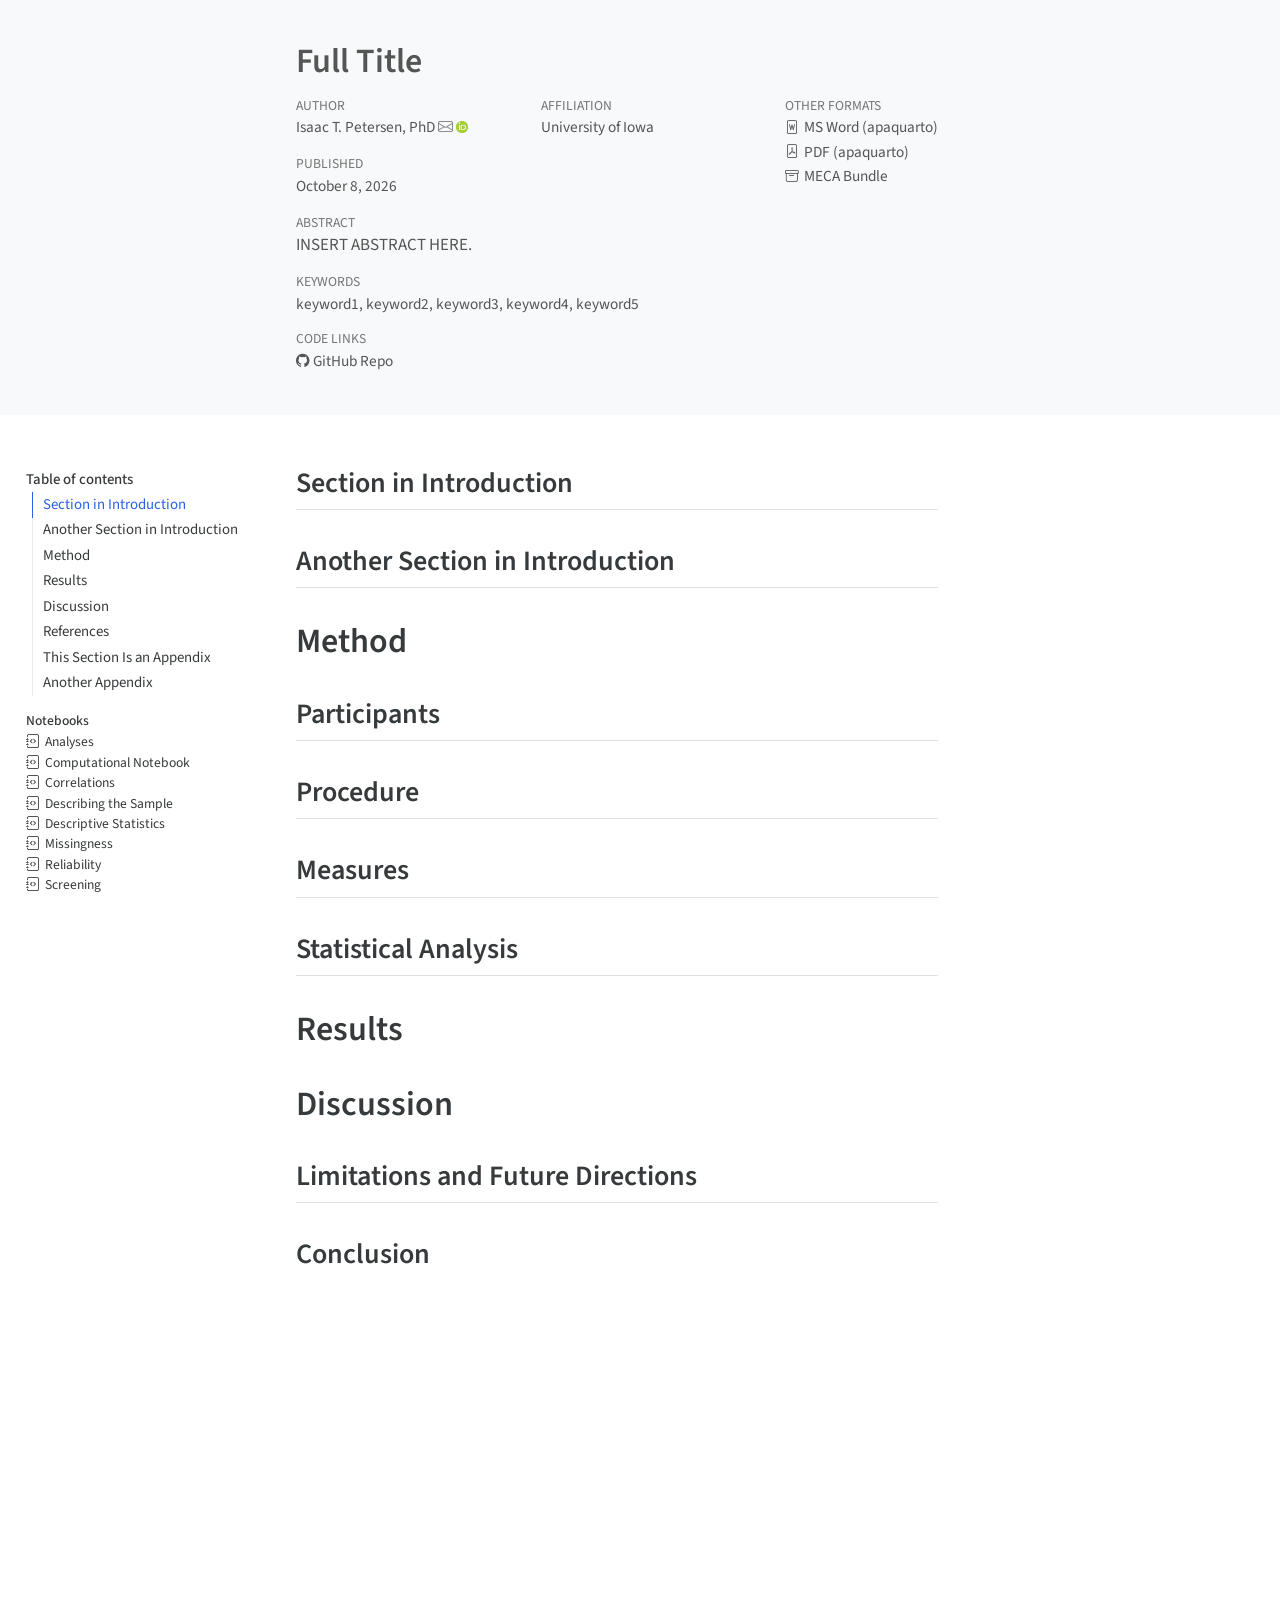
==== commit b703bf07: "Built site for gh-pages" ====
--- a/index.html
+++ b/index.html
@@ -7,7 +7,7 @@
 <meta name="viewport" content="width=device-width, initial-scale=1.0, user-scalable=yes">
 
 <meta name="author" content="Isaac T. Petersen">
-<meta name="dcterms.date" content="2026-10-06">
+<meta name="dcterms.date" content="2026-10-08">
 <meta name="keywords" content="keyword1, keyword2, keyword3, keyword4, keyword5">
 
 <title>Full Title</title>
@@ -93,10 +93,10 @@
 <meta name="citation_abstract" content="INSERT ABSTRACT HERE.">
 <meta name="citation_keywords" content="keyword1,keyword2,keyword3,keyword4,keyword5">
 <meta name="citation_author" content="Isaac T. Petersen">
-<meta name="citation_publication_date" content="2026-10-06">
-<meta name="citation_cover_date" content="2026-10-06">
+<meta name="citation_publication_date" content="2026-10-08">
+<meta name="citation_cover_date" content="2026-10-08">
 <meta name="citation_year" content="2026">
-<meta name="citation_online_date" content="2026-10-06">
+<meta name="citation_online_date" content="2026-10-08">
 <meta name="citation_fulltext_html_url" content="https://devpsylab.github.io/QuartoManuscript/">
 <meta name="citation_language" content="en-US">
 <meta name="citation_reference" content="citation_title=Strategies for the development of volcanic hazard maps in monogenetic volcanic fields: The example of La Palma (Canary Islands);,citation_author=José Marrero;,citation_author=Alicia García;,citation_author=Manuel Berrocoso;,citation_author=Ángeles Llinares;,citation_author=Antonio Rodríguez-Losada;,citation_author=R. Ortiz;,citation_publication_date=2019-07;,citation_cover_date=2019-07;,citation_year=2019;,citation_doi=10.1186/s13617-019-0085-5;,citation_volume=8;,citation_journal_title=Journal of Applied Volcanology;">
@@ -135,7 +135,7 @@
                 <div>
             <div class="quarto-title-meta-heading">Published</div>
             <div class="quarto-title-meta-contents">
-              <p class="date">October 6, 2026</p>
+              <p class="date">October 8, 2026</p>
             </div>
           </div>
           
@@ -251,13 +251,13 @@
 <div id="quarto-appendix" class="default"><section class="quarto-appendix-contents" id="quarto-reuse"><h2 class="anchored quarto-appendix-heading">Reuse</h2><div class="quarto-appendix-contents"><div><a rel="license" href="https://creativecommons.org/licenses/by/4.0/deed.en_us">CC BY 4.0</a></div></div></section><section class="quarto-appendix-contents" id="quarto-citation"><h2 class="anchored quarto-appendix-heading">Citation</h2><div><div class="quarto-appendix-secondary-label">BibTeX citation:</div><pre class="sourceCode code-with-copy quarto-appendix-bibtex"><code class="sourceCode bibtex">@online{petersen2026,
   author = {Petersen, Isaac T.},
   title = {Full {Title}},
-  date = {2026-10-06},
+  date = {2026-10-08},
   url = {https://devpsylab.github.io/QuartoManuscript/},
   langid = {en-US},
   abstract = {INSERT ABSTRACT HERE.}
 }
 </code><button title="Copy to Clipboard" class="code-copy-button"><i class="bi"></i></button></pre><div class="quarto-appendix-secondary-label">For attribution, please cite this work as:</div><div id="ref-petersen2026" class="csl-entry quarto-appendix-citeas" role="listitem">
-Petersen, I. T. (2026, October 6). <em>Full Title</em>. <a href="https://devpsylab.github.io/QuartoManuscript/">https://devpsylab.github.io/QuartoManuscript/</a>
+Petersen, I. T. (2026, October 8). <em>Full Title</em>. <a href="https://devpsylab.github.io/QuartoManuscript/">https://devpsylab.github.io/QuartoManuscript/</a>
 </div></div></section></div></main>
 <!-- /main column -->
 <script id="quarto-html-after-body" type="application/javascript">
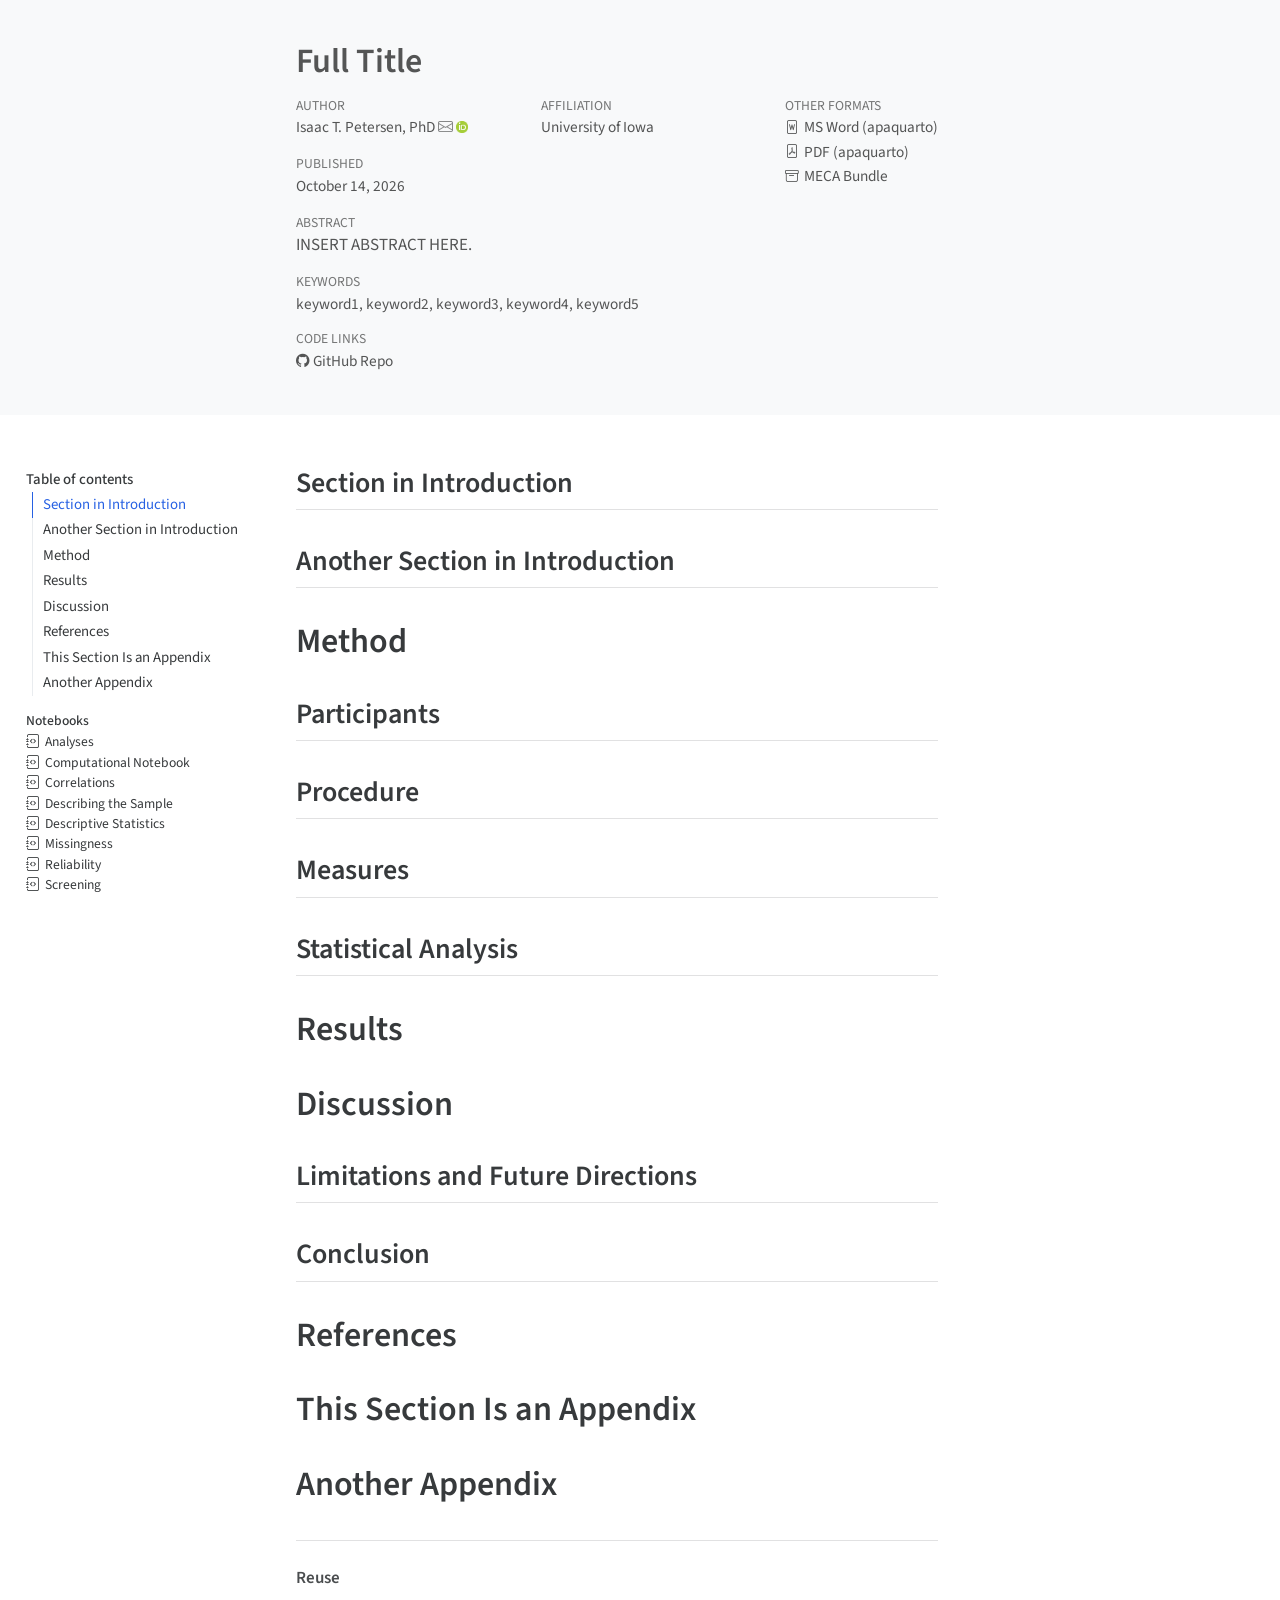
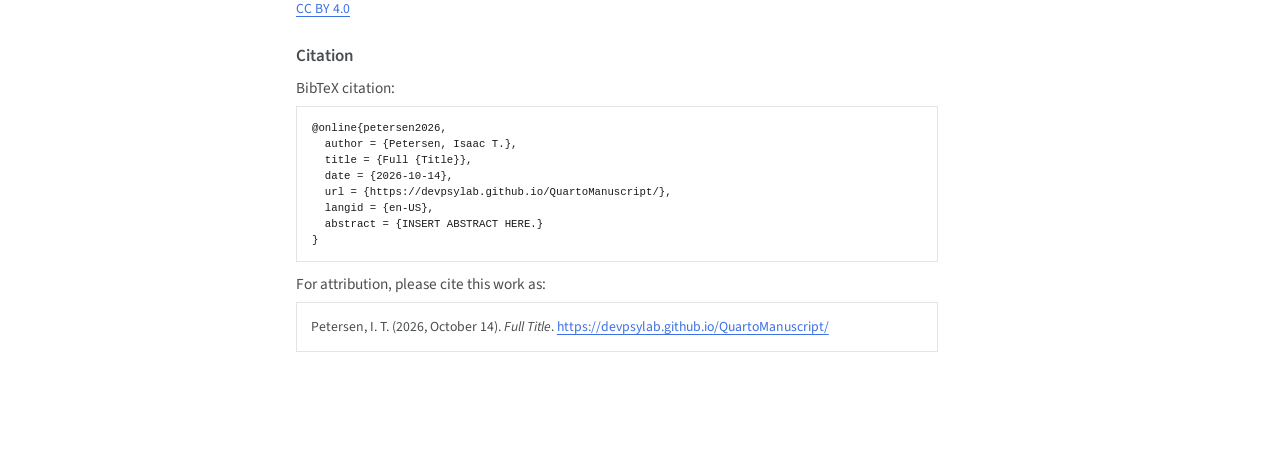
==== commit ad6107c9: "Built site for gh-pages" ====
--- a/index.html
+++ b/index.html
@@ -7,7 +7,7 @@
 <meta name="viewport" content="width=device-width, initial-scale=1.0, user-scalable=yes">
 
 <meta name="author" content="Isaac T. Petersen">
-<meta name="dcterms.date" content="2026-10-08">
+<meta name="dcterms.date" content="2026-10-14">
 <meta name="keywords" content="keyword1, keyword2, keyword3, keyword4, keyword5">
 
 <title>Full Title</title>
@@ -93,10 +93,10 @@
 <meta name="citation_abstract" content="INSERT ABSTRACT HERE.">
 <meta name="citation_keywords" content="keyword1,keyword2,keyword3,keyword4,keyword5">
 <meta name="citation_author" content="Isaac T. Petersen">
-<meta name="citation_publication_date" content="2026-10-08">
-<meta name="citation_cover_date" content="2026-10-08">
+<meta name="citation_publication_date" content="2026-10-14">
+<meta name="citation_cover_date" content="2026-10-14">
 <meta name="citation_year" content="2026">
-<meta name="citation_online_date" content="2026-10-08">
+<meta name="citation_online_date" content="2026-10-14">
 <meta name="citation_fulltext_html_url" content="https://devpsylab.github.io/QuartoManuscript/">
 <meta name="citation_language" content="en-US">
 <meta name="citation_reference" content="citation_title=Strategies for the development of volcanic hazard maps in monogenetic volcanic fields: The example of La Palma (Canary Islands);,citation_author=José Marrero;,citation_author=Alicia García;,citation_author=Manuel Berrocoso;,citation_author=Ángeles Llinares;,citation_author=Antonio Rodríguez-Losada;,citation_author=R. Ortiz;,citation_publication_date=2019-07;,citation_cover_date=2019-07;,citation_year=2019;,citation_doi=10.1186/s13617-019-0085-5;,citation_volume=8;,citation_journal_title=Journal of Applied Volcanology;">
@@ -135,7 +135,7 @@
                 <div>
             <div class="quarto-title-meta-heading">Published</div>
             <div class="quarto-title-meta-contents">
-              <p class="date">October 8, 2026</p>
+              <p class="date">October 14, 2026</p>
             </div>
           </div>
           
@@ -251,13 +251,13 @@
 <div id="quarto-appendix" class="default"><section class="quarto-appendix-contents" id="quarto-reuse"><h2 class="anchored quarto-appendix-heading">Reuse</h2><div class="quarto-appendix-contents"><div><a rel="license" href="https://creativecommons.org/licenses/by/4.0/deed.en_us">CC BY 4.0</a></div></div></section><section class="quarto-appendix-contents" id="quarto-citation"><h2 class="anchored quarto-appendix-heading">Citation</h2><div><div class="quarto-appendix-secondary-label">BibTeX citation:</div><pre class="sourceCode code-with-copy quarto-appendix-bibtex"><code class="sourceCode bibtex">@online{petersen2026,
   author = {Petersen, Isaac T.},
   title = {Full {Title}},
-  date = {2026-10-08},
+  date = {2026-10-14},
   url = {https://devpsylab.github.io/QuartoManuscript/},
   langid = {en-US},
   abstract = {INSERT ABSTRACT HERE.}
 }
 </code><button title="Copy to Clipboard" class="code-copy-button"><i class="bi"></i></button></pre><div class="quarto-appendix-secondary-label">For attribution, please cite this work as:</div><div id="ref-petersen2026" class="csl-entry quarto-appendix-citeas" role="listitem">
-Petersen, I. T. (2026, October 8). <em>Full Title</em>. <a href="https://devpsylab.github.io/QuartoManuscript/">https://devpsylab.github.io/QuartoManuscript/</a>
+Petersen, I. T. (2026, October 14). <em>Full Title</em>. <a href="https://devpsylab.github.io/QuartoManuscript/">https://devpsylab.github.io/QuartoManuscript/</a>
 </div></div></section></div></main>
 <!-- /main column -->
 <script id="quarto-html-after-body" type="application/javascript">
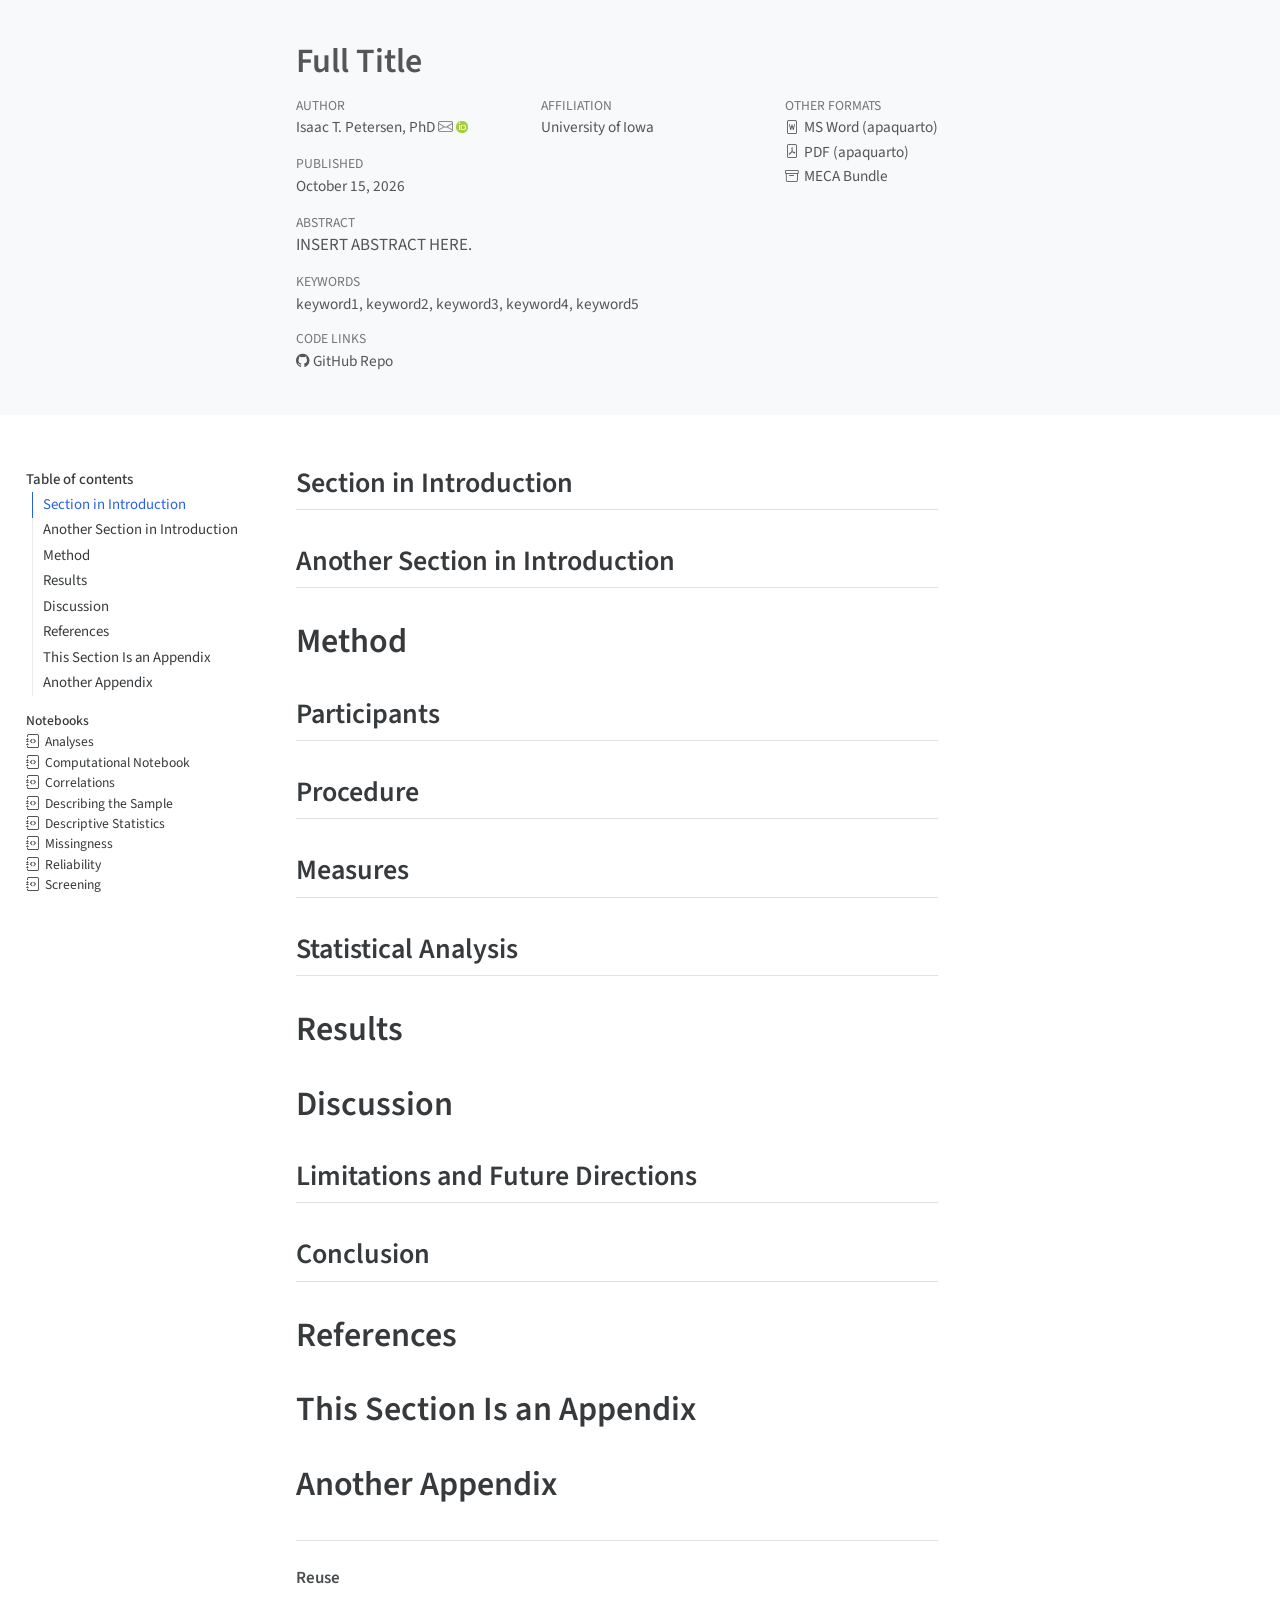
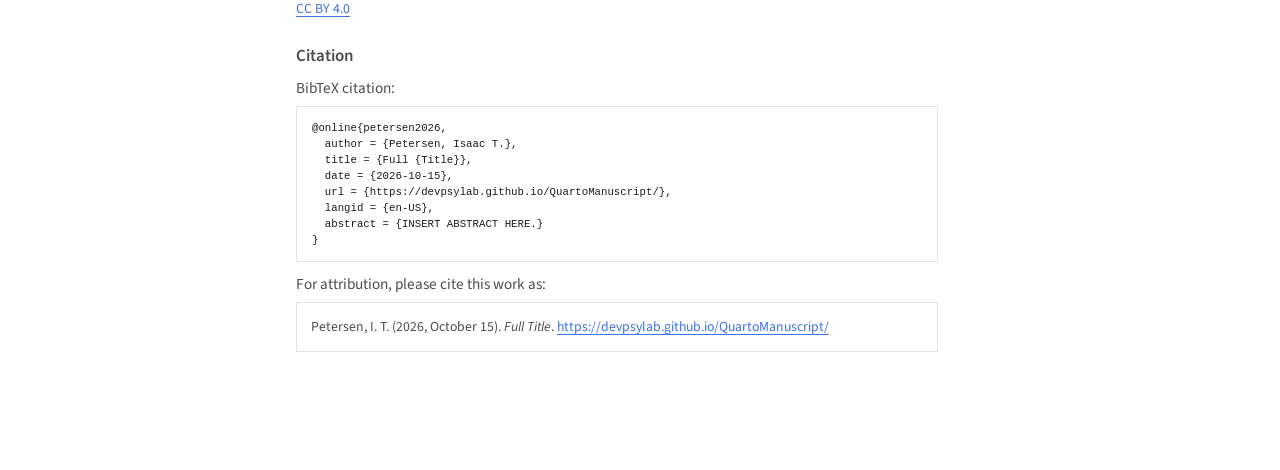
==== commit ace32364: "Built site for gh-pages" ====
--- a/index.html
+++ b/index.html
@@ -7,7 +7,7 @@
 <meta name="viewport" content="width=device-width, initial-scale=1.0, user-scalable=yes">
 
 <meta name="author" content="Isaac T. Petersen">
-<meta name="dcterms.date" content="2026-10-14">
+<meta name="dcterms.date" content="2026-10-15">
 <meta name="keywords" content="keyword1, keyword2, keyword3, keyword4, keyword5">
 
 <title>Full Title</title>
@@ -93,10 +93,10 @@
 <meta name="citation_abstract" content="INSERT ABSTRACT HERE.">
 <meta name="citation_keywords" content="keyword1,keyword2,keyword3,keyword4,keyword5">
 <meta name="citation_author" content="Isaac T. Petersen">
-<meta name="citation_publication_date" content="2026-10-14">
-<meta name="citation_cover_date" content="2026-10-14">
+<meta name="citation_publication_date" content="2026-10-15">
+<meta name="citation_cover_date" content="2026-10-15">
 <meta name="citation_year" content="2026">
-<meta name="citation_online_date" content="2026-10-14">
+<meta name="citation_online_date" content="2026-10-15">
 <meta name="citation_fulltext_html_url" content="https://devpsylab.github.io/QuartoManuscript/">
 <meta name="citation_language" content="en-US">
 <meta name="citation_reference" content="citation_title=Strategies for the development of volcanic hazard maps in monogenetic volcanic fields: The example of La Palma (Canary Islands);,citation_author=José Marrero;,citation_author=Alicia García;,citation_author=Manuel Berrocoso;,citation_author=Ángeles Llinares;,citation_author=Antonio Rodríguez-Losada;,citation_author=R. Ortiz;,citation_publication_date=2019-07;,citation_cover_date=2019-07;,citation_year=2019;,citation_doi=10.1186/s13617-019-0085-5;,citation_volume=8;,citation_journal_title=Journal of Applied Volcanology;">
@@ -135,7 +135,7 @@
                 <div>
             <div class="quarto-title-meta-heading">Published</div>
             <div class="quarto-title-meta-contents">
-              <p class="date">October 14, 2026</p>
+              <p class="date">October 15, 2026</p>
             </div>
           </div>
           
@@ -251,13 +251,13 @@
 <div id="quarto-appendix" class="default"><section class="quarto-appendix-contents" id="quarto-reuse"><h2 class="anchored quarto-appendix-heading">Reuse</h2><div class="quarto-appendix-contents"><div><a rel="license" href="https://creativecommons.org/licenses/by/4.0/deed.en_us">CC BY 4.0</a></div></div></section><section class="quarto-appendix-contents" id="quarto-citation"><h2 class="anchored quarto-appendix-heading">Citation</h2><div><div class="quarto-appendix-secondary-label">BibTeX citation:</div><pre class="sourceCode code-with-copy quarto-appendix-bibtex"><code class="sourceCode bibtex">@online{petersen2026,
   author = {Petersen, Isaac T.},
   title = {Full {Title}},
-  date = {2026-10-14},
+  date = {2026-10-15},
   url = {https://devpsylab.github.io/QuartoManuscript/},
   langid = {en-US},
   abstract = {INSERT ABSTRACT HERE.}
 }
 </code><button title="Copy to Clipboard" class="code-copy-button"><i class="bi"></i></button></pre><div class="quarto-appendix-secondary-label">For attribution, please cite this work as:</div><div id="ref-petersen2026" class="csl-entry quarto-appendix-citeas" role="listitem">
-Petersen, I. T. (2026, October 14). <em>Full Title</em>. <a href="https://devpsylab.github.io/QuartoManuscript/">https://devpsylab.github.io/QuartoManuscript/</a>
+Petersen, I. T. (2026, October 15). <em>Full Title</em>. <a href="https://devpsylab.github.io/QuartoManuscript/">https://devpsylab.github.io/QuartoManuscript/</a>
 </div></div></section></div></main>
 <!-- /main column -->
 <script id="quarto-html-after-body" type="application/javascript">
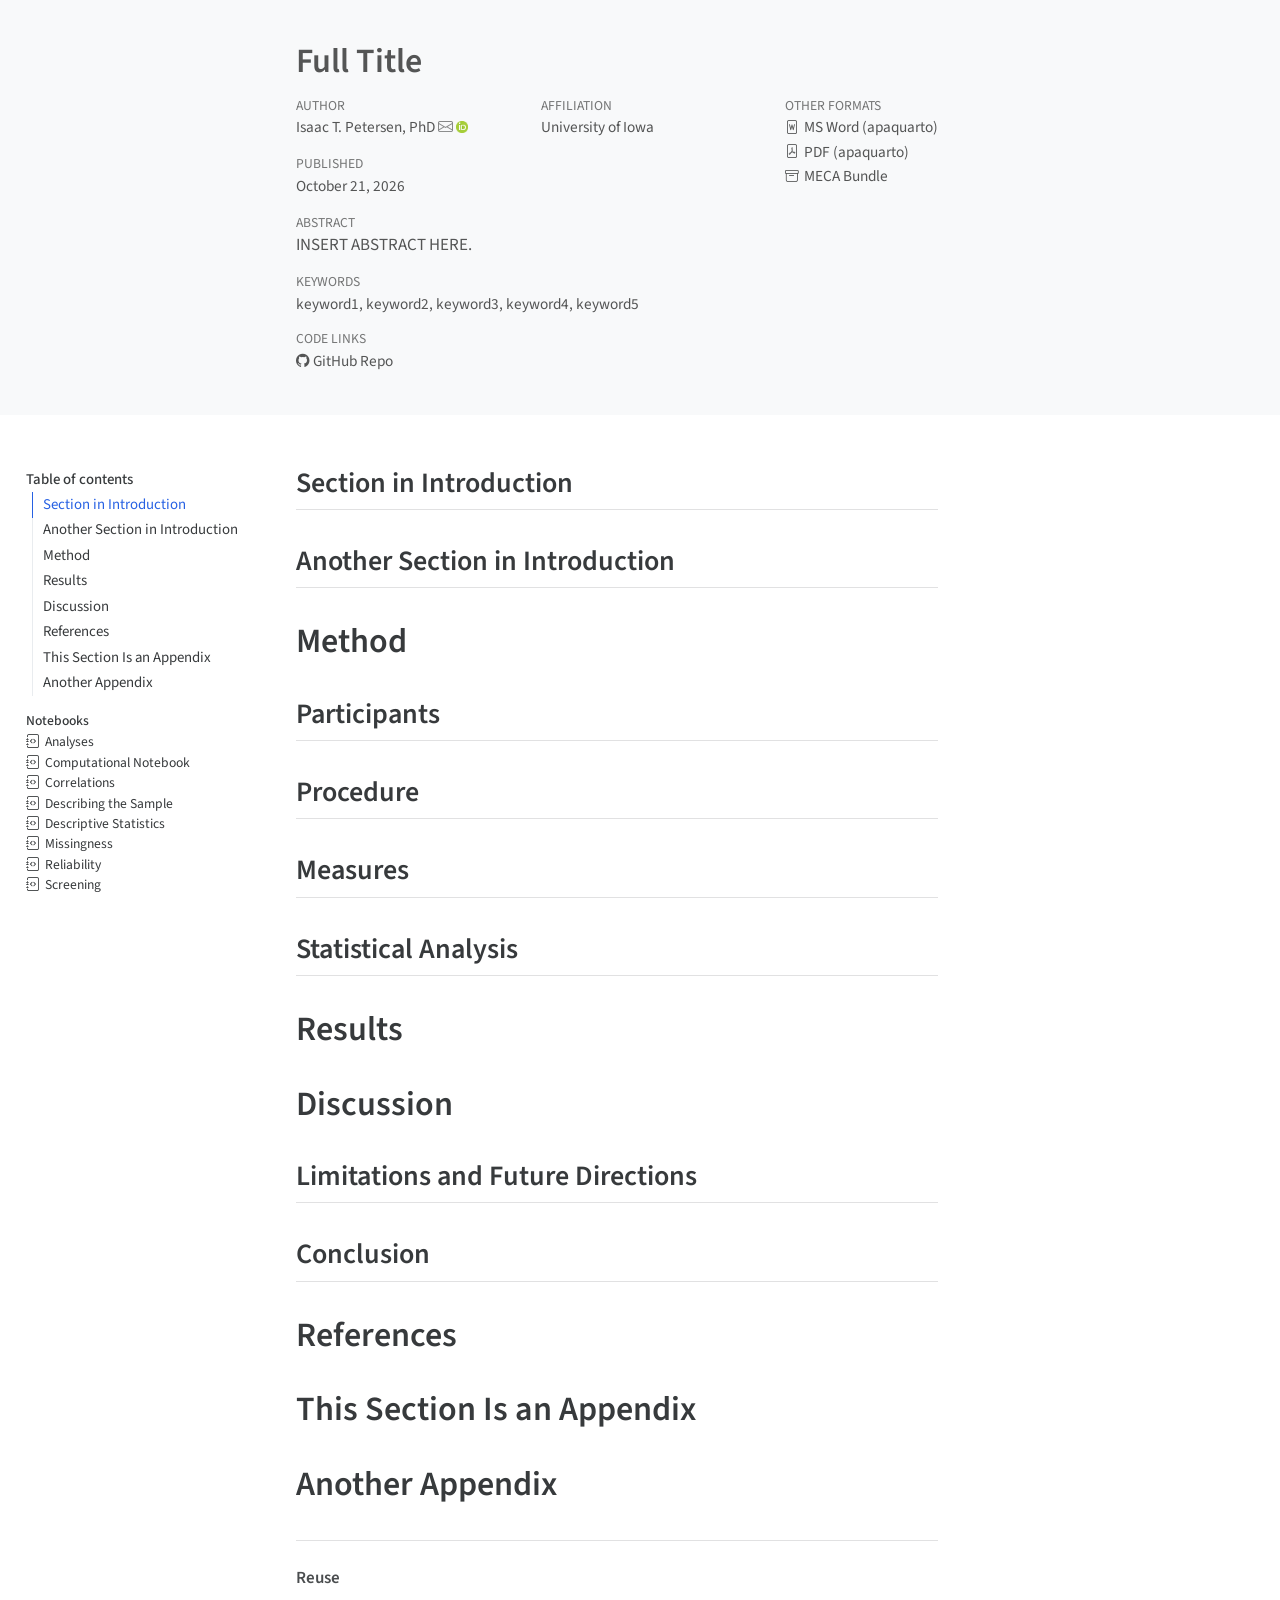
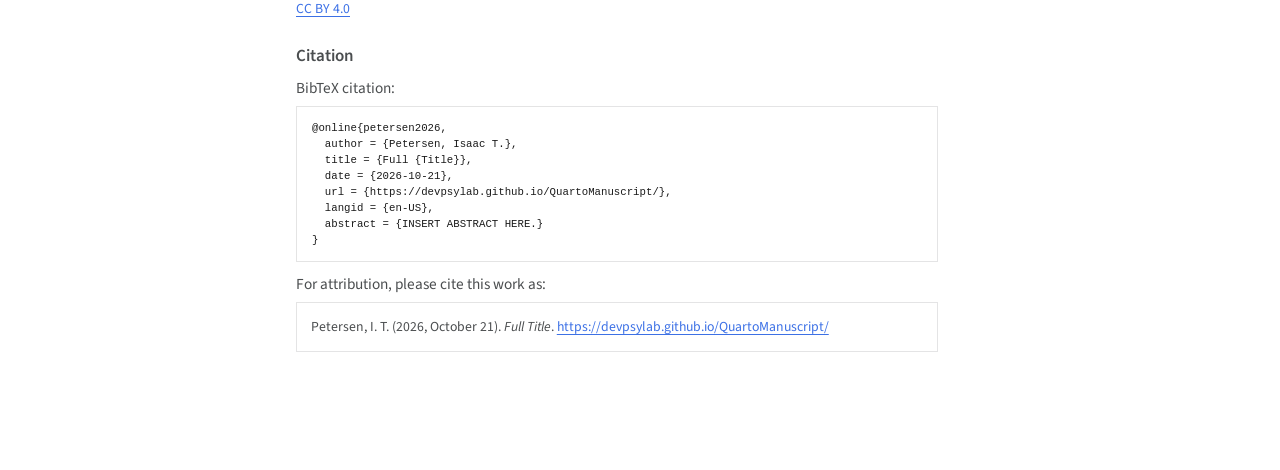
==== commit abe20b21: "Built site for gh-pages" ====
--- a/index.html
+++ b/index.html
@@ -7,7 +7,7 @@
 <meta name="viewport" content="width=device-width, initial-scale=1.0, user-scalable=yes">
 
 <meta name="author" content="Isaac T. Petersen">
-<meta name="dcterms.date" content="2026-10-15">
+<meta name="dcterms.date" content="2026-10-21">
 <meta name="keywords" content="keyword1, keyword2, keyword3, keyword4, keyword5">
 
 <title>Full Title</title>
@@ -93,10 +93,10 @@
 <meta name="citation_abstract" content="INSERT ABSTRACT HERE.">
 <meta name="citation_keywords" content="keyword1,keyword2,keyword3,keyword4,keyword5">
 <meta name="citation_author" content="Isaac T. Petersen">
-<meta name="citation_publication_date" content="2026-10-15">
-<meta name="citation_cover_date" content="2026-10-15">
+<meta name="citation_publication_date" content="2026-10-21">
+<meta name="citation_cover_date" content="2026-10-21">
 <meta name="citation_year" content="2026">
-<meta name="citation_online_date" content="2026-10-15">
+<meta name="citation_online_date" content="2026-10-21">
 <meta name="citation_fulltext_html_url" content="https://devpsylab.github.io/QuartoManuscript/">
 <meta name="citation_language" content="en-US">
 <meta name="citation_reference" content="citation_title=Strategies for the development of volcanic hazard maps in monogenetic volcanic fields: The example of La Palma (Canary Islands);,citation_author=José Marrero;,citation_author=Alicia García;,citation_author=Manuel Berrocoso;,citation_author=Ángeles Llinares;,citation_author=Antonio Rodríguez-Losada;,citation_author=R. Ortiz;,citation_publication_date=2019-07;,citation_cover_date=2019-07;,citation_year=2019;,citation_doi=10.1186/s13617-019-0085-5;,citation_volume=8;,citation_journal_title=Journal of Applied Volcanology;">
@@ -135,7 +135,7 @@
                 <div>
             <div class="quarto-title-meta-heading">Published</div>
             <div class="quarto-title-meta-contents">
-              <p class="date">October 15, 2026</p>
+              <p class="date">October 21, 2026</p>
             </div>
           </div>
           
@@ -251,13 +251,13 @@
 <div id="quarto-appendix" class="default"><section class="quarto-appendix-contents" id="quarto-reuse"><h2 class="anchored quarto-appendix-heading">Reuse</h2><div class="quarto-appendix-contents"><div><a rel="license" href="https://creativecommons.org/licenses/by/4.0/deed.en_us">CC BY 4.0</a></div></div></section><section class="quarto-appendix-contents" id="quarto-citation"><h2 class="anchored quarto-appendix-heading">Citation</h2><div><div class="quarto-appendix-secondary-label">BibTeX citation:</div><pre class="sourceCode code-with-copy quarto-appendix-bibtex"><code class="sourceCode bibtex">@online{petersen2026,
   author = {Petersen, Isaac T.},
   title = {Full {Title}},
-  date = {2026-10-15},
+  date = {2026-10-21},
   url = {https://devpsylab.github.io/QuartoManuscript/},
   langid = {en-US},
   abstract = {INSERT ABSTRACT HERE.}
 }
 </code><button title="Copy to Clipboard" class="code-copy-button"><i class="bi"></i></button></pre><div class="quarto-appendix-secondary-label">For attribution, please cite this work as:</div><div id="ref-petersen2026" class="csl-entry quarto-appendix-citeas" role="listitem">
-Petersen, I. T. (2026, October 15). <em>Full Title</em>. <a href="https://devpsylab.github.io/QuartoManuscript/">https://devpsylab.github.io/QuartoManuscript/</a>
+Petersen, I. T. (2026, October 21). <em>Full Title</em>. <a href="https://devpsylab.github.io/QuartoManuscript/">https://devpsylab.github.io/QuartoManuscript/</a>
 </div></div></section></div></main>
 <!-- /main column -->
 <script id="quarto-html-after-body" type="application/javascript">
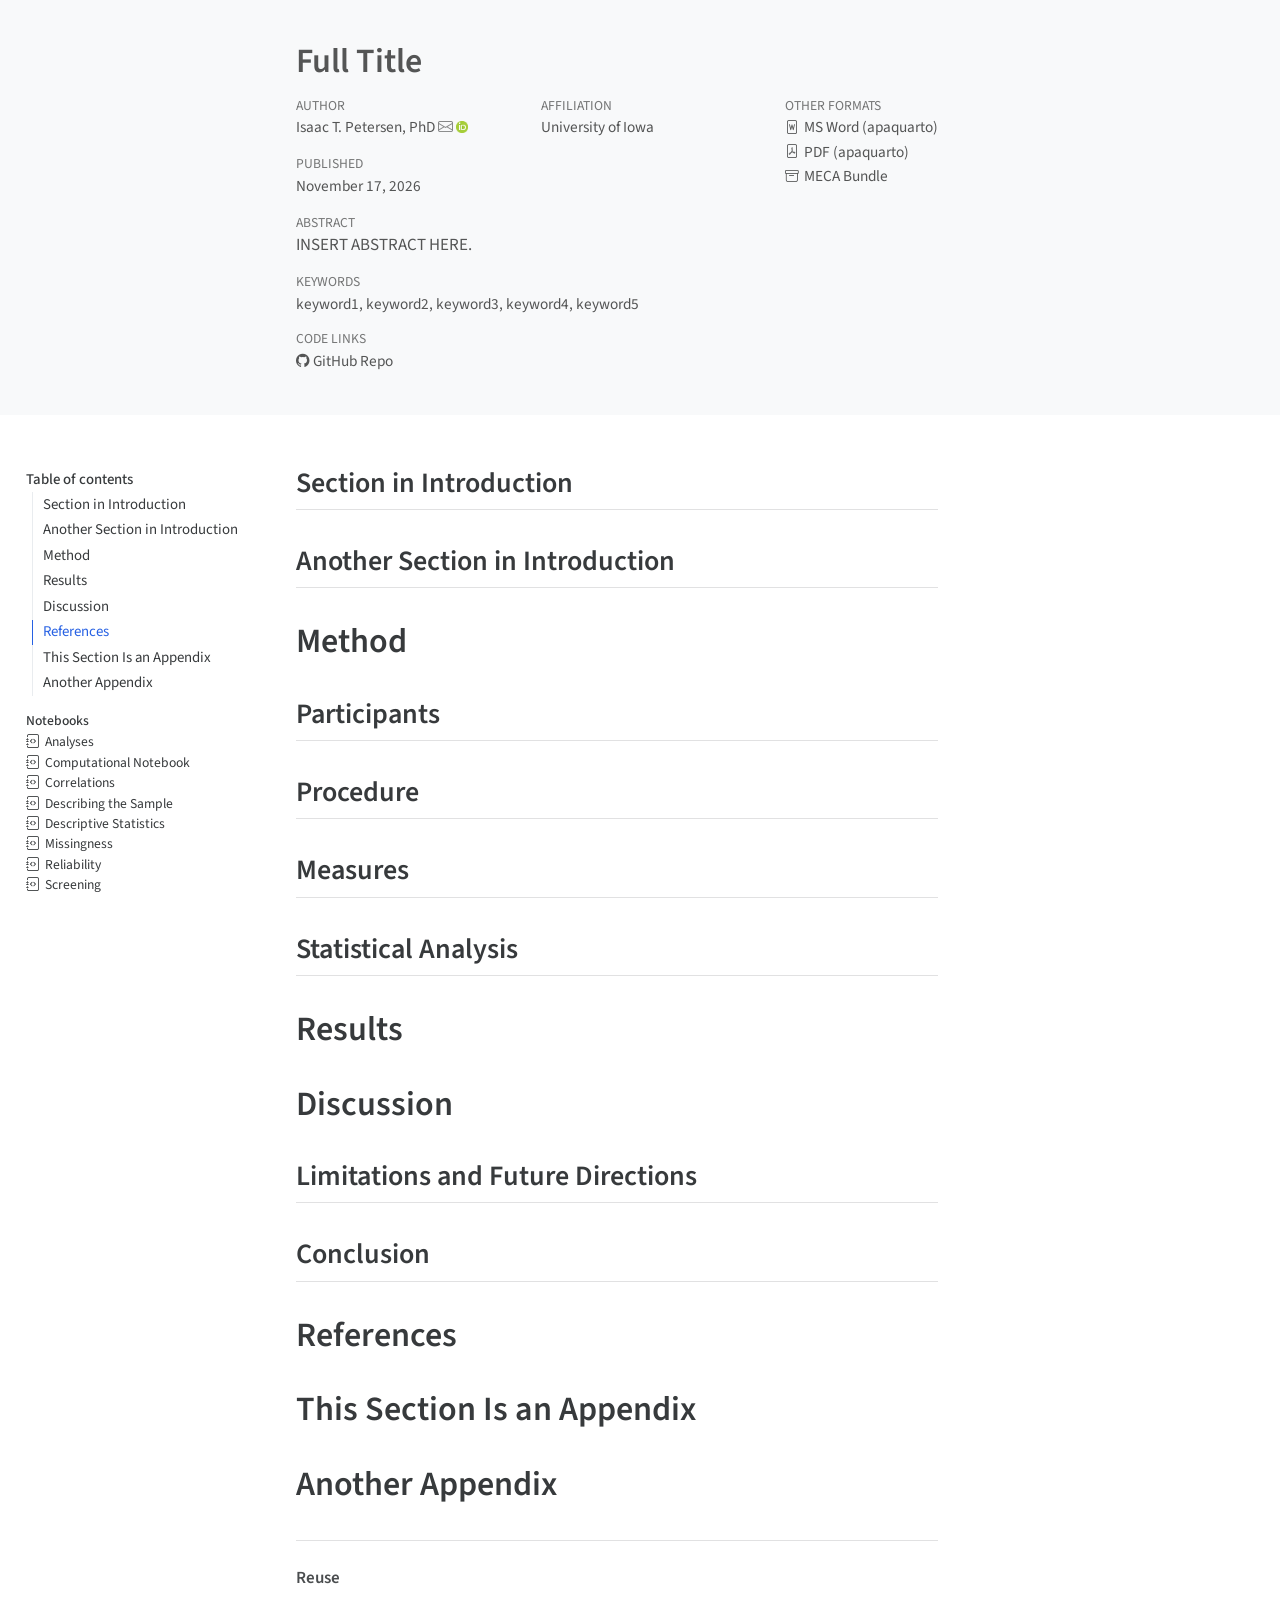
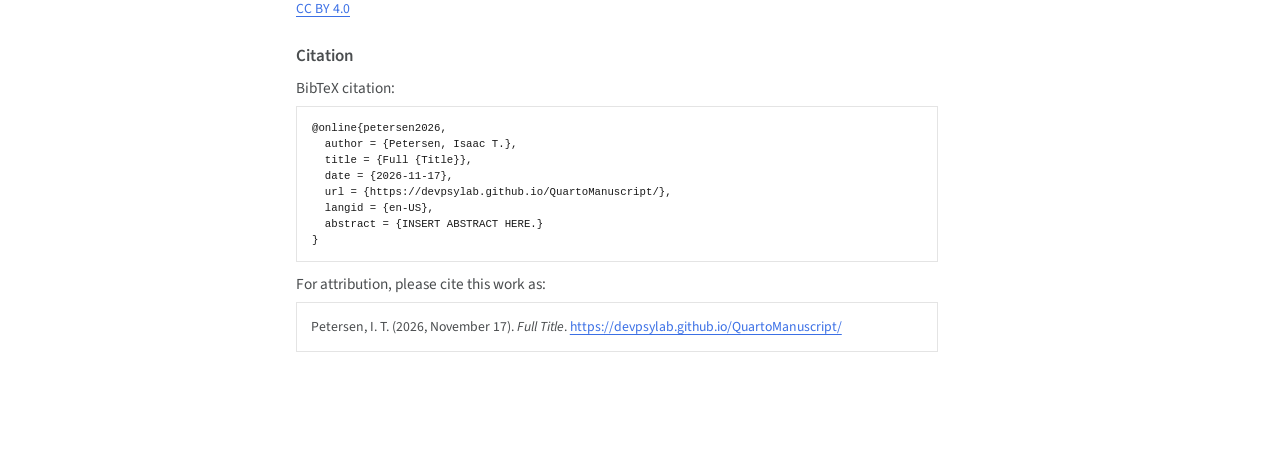
==== commit 2a310c25: "Built site for gh-pages" ====
--- a/index.html
+++ b/index.html
@@ -2,12 +2,12 @@
 <html xmlns="http://www.w3.org/1999/xhtml" lang="en-US" xml:lang="en-US"><head>
 
 <meta charset="utf-8">
-<meta name="generator" content="quarto-1.10.19">
+<meta name="generator" content="quarto-1.11.9">
 
 <meta name="viewport" content="width=device-width, initial-scale=1.0, user-scalable=yes">
 
 <meta name="author" content="Isaac T. Petersen">
-<meta name="dcterms.date" content="2026-10-21">
+<meta name="dcterms.date" content="2026-11-17">
 <meta name="keywords" content="keyword1, keyword2, keyword3, keyword4, keyword5">
 
 <title>Full Title</title>
@@ -54,17 +54,18 @@
 <script src="site_libs/clipboard/clipboard.min.js"></script>
 <script src="site_libs/quarto-html/quarto.js" type="module"></script>
 <script src="site_libs/quarto-html/tabsets/tabsets.js" type="module"></script>
+<script src="site_libs/quarto-html/scrollable-regions/scrollable-regions.js" type="module"></script>
 <script src="site_libs/quarto-html/popper.min.js"></script>
 <script src="site_libs/quarto-html/tippy.umd.min.js"></script>
 <script src="site_libs/quarto-html/anchor.min.js"></script>
 <link href="site_libs/quarto-html/tippy.css" rel="stylesheet">
-<link href="site_libs/quarto-html/quarto-syntax-highlighting-e21500bb30e7ce080c64316834ee3be8.css" rel="stylesheet" id="quarto-text-highlighting-styles">
+<link href="site_libs/quarto-html/quarto-syntax-highlighting-7b1528b1cba7e9f63f59baa7408a6f56.css" rel="stylesheet" id="quarto-text-highlighting-styles">
 <script src="site_libs/quarto-axe/axe.min.js"></script>
 <script src="site_libs/quarto-axe/axe-check.js" type="module"></script>
 <script id="quarto-axe-checker-options" type="text/plain">dHJ1ZQ==</script>
 <script src="site_libs/bootstrap/bootstrap.min.js"></script>
 <link href="site_libs/bootstrap/bootstrap-icons.css" rel="stylesheet">
-<link href="site_libs/bootstrap/bootstrap-4628dbc390d69e2ba0ff4d1614bff866.min.css" rel="stylesheet" append-hash="true" id="quarto-bootstrap" data-mode="light">
+<link href="site_libs/bootstrap/bootstrap-98793be016d48553b378a9b6884b964f.min.css" rel="stylesheet" append-hash="true" id="quarto-bootstrap" data-mode="light">
 <script type="application/json" class="js-hypothesis-config">
 {
   "theme": "classic",
@@ -93,16 +94,15 @@
 <meta name="citation_abstract" content="INSERT ABSTRACT HERE.">
 <meta name="citation_keywords" content="keyword1,keyword2,keyword3,keyword4,keyword5">
 <meta name="citation_author" content="Isaac T. Petersen">
-<meta name="citation_publication_date" content="2026-10-21">
-<meta name="citation_cover_date" content="2026-10-21">
+<meta name="citation_publication_date" content="2026-11-17">
+<meta name="citation_cover_date" content="2026-11-17">
 <meta name="citation_year" content="2026">
-<meta name="citation_online_date" content="2026-10-21">
+<meta name="citation_online_date" content="2026-11-17">
 <meta name="citation_fulltext_html_url" content="https://devpsylab.github.io/QuartoManuscript/">
 <meta name="citation_language" content="en-US">
-<meta name="citation_reference" content="citation_title=Strategies for the development of volcanic hazard maps in monogenetic volcanic fields: The example of La Palma (Canary Islands);,citation_author=José Marrero;,citation_author=Alicia García;,citation_author=Manuel Berrocoso;,citation_author=Ángeles Llinares;,citation_author=Antonio Rodríguez-Losada;,citation_author=R. Ortiz;,citation_publication_date=2019-07;,citation_cover_date=2019-07;,citation_year=2019;,citation_doi=10.1186/s13617-019-0085-5;,citation_volume=8;,citation_journal_title=Journal of Applied Volcanology;">
 </head>
 
-<body class="quarto-light">
+<body class="quarto-light"><a id="quarto-skip-link" class="visually-hidden-focusable" href="#quarto-document-content">Skip to main content</a>
 
 <header id="title-block-header" class="quarto-title-block default toc-left page-columns page-full">
   <div class="quarto-title-banner page-columns page-full">
@@ -135,7 +135,7 @@
                 <div>
             <div class="quarto-title-meta-heading">Published</div>
             <div class="quarto-title-meta-contents">
-              <p class="date">October 21, 2026</p>
+              <p class="date">November 17, 2026</p>
             </div>
           </div>
           
@@ -164,7 +164,7 @@
     <div class="quarto-code-links"><div class="quarto-title-meta-heading">Code Links</div><div class="quarto-title-meta-contents"><span><a href="https://github.com/DevPsyLab/QuartoManuscript/" target="_blank"><i class="bi bi-github"></i>GitHub Repo</a></span></div></div></div>  </div>
 </header><div id="quarto-content" class="page-columns page-rows-contents page-layout-article toc-left">
 <div id="quarto-sidebar-toc-left" class="sidebar toc-left">
-  <nav id="TOC" role="doc-toc" class="toc-active">
+  <nav id="TOC" role="doc-toc" aria-labelledby="toc-title" class="toc-active">
     <h2 id="toc-title">Table of contents</h2>
    
   <ul>
@@ -191,7 +191,7 @@
 </div>
 <div id="quarto-margin-sidebar" class="sidebar margin-sidebar zindex-bottom">
 </div>
-<main class="content quarto-banner-title-block" id="quarto-document-content">
+<main class="content quarto-banner-title-block" id="quarto-document-content" tabindex="-1">
 
 
 
@@ -248,16 +248,16 @@
 <h1>Another Appendix</h1>
 </section>
 
-<div id="quarto-appendix" class="default"><section class="quarto-appendix-contents" id="quarto-reuse"><h2 class="anchored quarto-appendix-heading">Reuse</h2><div class="quarto-appendix-contents"><div><a rel="license" href="https://creativecommons.org/licenses/by/4.0/deed.en_us">CC BY 4.0</a></div></div></section><section class="quarto-appendix-contents" id="quarto-citation"><h2 class="anchored quarto-appendix-heading">Citation</h2><div><div class="quarto-appendix-secondary-label">BibTeX citation:</div><pre class="sourceCode code-with-copy quarto-appendix-bibtex"><code class="sourceCode bibtex">@online{petersen2026,
+<div id="quarto-appendix" class="default"><section class="quarto-appendix-contents" id="quarto-reuse"><h2 class="anchored quarto-appendix-heading">Reuse</h2><div class="quarto-appendix-contents"><div><a rel="license" href="https://creativecommons.org/licenses/by/4.0/deed.en_us">CC BY 4.0</a></div></div></section><section class="quarto-appendix-contents" id="quarto-citation"><h2 class="anchored quarto-appendix-heading">Citation</h2><div><div class="quarto-appendix-secondary-label">BibTeX citation:</div><div class="code-copy-outer-scaffold"><pre class="sourceCode quarto-appendix-bibtex code-with-copy"><code class="sourceCode bibtex">@online{petersen2026,
   author = {Petersen, Isaac T.},
   title = {Full {Title}},
-  date = {2026-10-21},
+  date = {2026-11-17},
   url = {https://devpsylab.github.io/QuartoManuscript/},
   langid = {en-US},
   abstract = {INSERT ABSTRACT HERE.}
 }
-</code><button title="Copy to Clipboard" class="code-copy-button"><i class="bi"></i></button></pre><div class="quarto-appendix-secondary-label">For attribution, please cite this work as:</div><div id="ref-petersen2026" class="csl-entry quarto-appendix-citeas" role="listitem">
-Petersen, I. T. (2026, October 21). <em>Full Title</em>. <a href="https://devpsylab.github.io/QuartoManuscript/">https://devpsylab.github.io/QuartoManuscript/</a>
+</code></pre><button title="Copy to Clipboard" class="code-copy-button"><i class="bi"></i></button></div><div class="quarto-appendix-secondary-label">For attribution, please cite this work as:</div><div id="ref-petersen2026" class="csl-entry quarto-appendix-citeas" role="listitem">
+Petersen, I. T. (2026, November 17). <em>Full Title</em>. <a href="https://devpsylab.github.io/QuartoManuscript/">https://devpsylab.github.io/QuartoManuscript/</a>
 </div></div></section></div></main>
 <!-- /main column -->
 <script id="quarto-html-after-body" type="application/javascript">
@@ -334,11 +334,30 @@
       var localhostRegex = new RegExp(/^(?:http|https):\/\/localhost\:?[0-9]*\//);
       var mailtoRegex = new RegExp(/^mailto:/);
         var filterRegex = new RegExp('/' + window.location.host + '/');
+      const newWindowLabel = "(opens in a new tab)";
+      const newWindowNoteId = "quarto-ext-newwindow-label";
+      // Links reference one hidden label through aria-describedby, so the
+      // announcement never changes their accessible name.
+      var describeNewWindow = (link) => {
+        if (!window.document.getElementById(newWindowNoteId)) {
+          var newWindowNote = window.document.createElement("span");
+          newWindowNote.id = newWindowNoteId;
+          newWindowNote.hidden = true;
+          newWindowNote.textContent = newWindowLabel;
+          window.document.body.appendChild(newWindowNote);
+        }
+        var describedBy = (link.getAttribute("aria-describedby") || "").split(/\s+/).filter(Boolean);
+        if (!describedBy.includes(newWindowNoteId)) {
+          describedBy.push(newWindowNoteId);
+          link.setAttribute("aria-describedby", describedBy.join(" "));
+        }
+      }
       var isInternal = (href) => {
           return filterRegex.test(href) || localhostRegex.test(href) || mailtoRegex.test(href);
       }
       // Inspect non-navigation links and adorn them if external
-     var links = window.document.querySelectorAll('a[href]:not(.nav-link):not(.navbar-brand):not(.toc-action):not(.sidebar-link):not(.sidebar-item-toggle):not(.pagination-link):not(.no-external):not([aria-hidden]):not(.dropdown-item):not(.quarto-navigation-tool):not(.about-link)');
+      window.quartoDecorateExternalLinks = function (root) {
+     var links = (root || window.document).querySelectorAll('a[href]:not(.nav-link):not(.navbar-brand):not(.toc-action):not(.sidebar-link):not(.sidebar-item-toggle):not(.pagination-link):not(.no-external):not([aria-hidden]):not(.dropdown-item):not(.quarto-navigation-tool):not(.about-link)');
       for (var i=0; i<links.length; i++) {
         const link = links[i];
         if (!isInternal(link.href)) {
@@ -352,8 +371,70 @@
             if (link.getAttribute("rel") === null) {
               link.setAttribute("rel", "noopener");
             }
-        }
-      }
+            describeNewWindow(link);
+          if (!link.classList.contains('no-external-icon')) {
+          }
+        }
+      }
+      };
+      window.quartoDecorateExternalLinks(window.document);
+    // Esc closes the popup (WCAG 1.4.13) and focus leaving both trigger and
+    // popup closes it (WCAG 2.4.11); tippy handles neither for interactive popups.
+    const hideOnEscAndFocusOut = {
+      name: 'hideOnEscAndFocusOut',
+      defaultValue: true,
+      fn(instance) {
+        const dismiss = () => {
+          // A show scheduled by the trigger delay would otherwise reopen it
+          instance.clearDelayTimeouts();
+          instance.hide();
+        };
+        const onKeyDown = (event) => {
+          if (event.key !== 'Escape') {
+            return;
+          }
+          // Keep Esc from also reaching page handlers (e.g. reveal.js overview),
+          // except an open reveal.js slide menu, which Esc should close too.
+          // The menu handles keys only when its keyboard option is on.
+          const menuHandlesEsc = window.Reveal?.getPlugin?.('menu')?.isOpen() &&
+            window.Reveal.getConfig().menu?.keyboard !== false;
+          if (!menuHandlesEsc) {
+            event.stopPropagation();
+          }
+          if (instance.popper.contains(window.document.activeElement)) {
+            // Disabled while refocusing so the focus trigger does not reopen it
+            instance.disable();
+            instance.reference.focus();
+            instance.enable();
+          }
+          dismiss();
+        };
+        const onFocusOut = (event) => {
+          const target = event.relatedTarget;
+          if (target && !instance.reference.contains(target) &&
+              !instance.popper.contains(target)) {
+            dismiss();
+          }
+        };
+        // On the trigger too: a click trigger (code-annotations: select) has no
+        // blur handling. Attached for the instance's lifetime so leaving the
+        // trigger also cancels a show still pending on the trigger delay.
+        instance.reference.addEventListener('focusout', onFocusOut);
+        return {
+          onShow() {
+            window.document.addEventListener('keydown', onKeyDown, true);
+            instance.popper.addEventListener('focusout', onFocusOut);
+          },
+          onHide() {
+            window.document.removeEventListener('keydown', onKeyDown, true);
+            instance.popper.removeEventListener('focusout', onFocusOut);
+          },
+          onDestroy() {
+            instance.reference.removeEventListener('focusout', onFocusOut);
+          },
+        };
+      },
+    };
     function tippyHover(el, contentFn, onTriggerFn, onUntriggerFn) {
       const config = {
         allowHTML: true,
@@ -367,6 +448,7 @@
         interactiveBorder: 10,
         theme: 'quarto',
         placement: 'bottom-start',
+        plugins: [hideOnEscAndFocusOut],
       };
       if (contentFn) {
         config.content = contentFn;
@@ -529,44 +611,54 @@
           const lineIds = lines.map((line) => {
             return targetCell + "-" + line;
           })
-          let top = null;
-          let height = null;
-          let parent = null;
+          // Each band is positioned against its own containing block, which is
+          // not the offsetParent of the lines, so place it from client rects.
+          const placeBand = (band, firstEl, lastEl, codeBlock) => {
+            const container = band.offsetParent;
+            if (container === null) {
+              return;
+            }
+            const containerRect = container.getBoundingClientRect();
+            // Reveal.js scales slides with a transform, so convert client
+            // pixels back to the CSS pixels of the container.
+            const scale = containerRect.height / container.offsetHeight || 1;
+            const firstRect = firstEl.getBoundingClientRect();
+            const lastRect = lastEl.getBoundingClientRect();
+            const top = (firstRect.top - containerRect.top) / scale - container.clientTop + container.scrollTop;
+            const height = (lastRect.bottom - firstRect.top) / scale;
+            band.style.top = top - 2 + "px";
+            band.style.height = height + 4 + "px";
+            if (codeBlock) {
+              // Without the copy button wrapper, the containing block is wider
+              // than the code block, so span the code block explicitly.
+              const blockRect = codeBlock.getBoundingClientRect();
+              band.style.left = (blockRect.left - containerRect.left) / scale - container.clientLeft + container.scrollLeft + "px";
+              band.style.width = blockRect.width / scale + "px";
+            }
+          };
           if (lineIds.length > 0) {
-              //compute the position of the single el (top and bottom and make a div)
-              const el = window.document.getElementById(lineIds[0]);
-              top = el.offsetTop;
-              height = el.offsetHeight;
-              parent = el.parentElement.parentElement;
-            if (lineIds.length > 1) {
-              const lastEl = window.document.getElementById(lineIds[lineIds.length - 1]);
-              const bottom = lastEl.offsetTop + lastEl.offsetHeight;
-              height = bottom - top;
-            }
-            if (top !== null && height !== null && parent !== null) {
-              // cook up a div (if necessary) and position it 
-              let div = window.document.getElementById("code-annotation-line-highlight");
-              if (div === null) {
-                div = window.document.createElement("div");
-                div.setAttribute("id", "code-annotation-line-highlight");
-                div.style.position = 'absolute';
-                parent.appendChild(div);
-              }
-              div.style.top = top - 2 + "px";
-              div.style.height = height + 4 + "px";
-              div.style.left = 0;
-              let gutterDiv = window.document.getElementById("code-annotation-line-highlight-gutter");
-              if (gutterDiv === null) {
-                gutterDiv = window.document.createElement("div");
-                gutterDiv.setAttribute("id", "code-annotation-line-highlight-gutter");
-                gutterDiv.style.position = 'absolute';
-                const codeCell = window.document.getElementById(targetCell);
-                const gutter = codeCell.querySelector('.code-annotation-gutter');
-                gutter.appendChild(gutterDiv);
-              }
-              gutterDiv.style.top = top - 2 + "px";
-              gutterDiv.style.height = height + 4 + "px";
-            }
+            const el = window.document.getElementById(lineIds[0]);
+            const lastEl = window.document.getElementById(lineIds[lineIds.length - 1]);
+            const parent = el.parentElement.parentElement;
+            // cook up a div (if necessary) and position it
+            let div = window.document.getElementById("code-annotation-line-highlight");
+            if (div === null) {
+              div = window.document.createElement("div");
+              div.setAttribute("id", "code-annotation-line-highlight");
+              div.style.position = 'absolute';
+              parent.appendChild(div);
+            }
+            placeBand(div, el, lastEl, parent.closest("div.sourceCode") || parent);
+            let gutterDiv = window.document.getElementById("code-annotation-line-highlight-gutter");
+            if (gutterDiv === null) {
+              gutterDiv = window.document.createElement("div");
+              gutterDiv.setAttribute("id", "code-annotation-line-highlight-gutter");
+              gutterDiv.style.position = 'absolute';
+              const codeCell = window.document.getElementById(targetCell);
+              const gutter = codeCell.querySelector('.code-annotation-gutter');
+              gutter.appendChild(gutterDiv);
+            }
+            placeBand(gutterDiv, el, lastEl);
             selectedAnnoteEl = annoteEl;
           }
         };
@@ -665,6 +757,9 @@
     }
   });
   </script>
+  <script type="application/javascript">
+  window.quartoScrollableRegionsLabels = {"code":"Scrollable code","output":"Scrollable output"};
+  </script>
 </div> <!-- /content -->
 
 
--- a/site_libs/quarto-html/quarto-syntax-highlighting-7b1528b1cba7e9f63f59baa7408a6f56.css
+++ b/site_libs/quarto-html/quarto-syntax-highlighting-7b1528b1cba7e9f63f59baa7408a6f56.css
@@ -0,0 +1,233 @@
+/* quarto syntax highlight colors */
+:root {
+  --quarto-hl-ot-color: #d91e18;
+  --quarto-hl-at-color: #a55a00;
+  --quarto-hl-ss-color: #008000;
+  --quarto-hl-an-color: #696969;
+  --quarto-hl-fu-color: #06287e;
+  --quarto-hl-st-color: #008000;
+  --quarto-hl-cf-color: #d91e18;
+  --quarto-hl-op-color: #00769e;
+  --quarto-hl-er-color: #7928a1;
+  --quarto-hl-bn-color: #7928a1;
+  --quarto-hl-al-color: #7928a1;
+  --quarto-hl-va-color: #a55a00;
+  --quarto-hl-bu-color: inherit;
+  --quarto-hl-ex-color: inherit;
+  --quarto-hl-pp-color: #7928a1;
+  --quarto-hl-in-color: #696969;
+  --quarto-hl-vs-color: #008000;
+  --quarto-hl-wa-color: #696969;
+  --quarto-hl-do-color: #696969;
+  --quarto-hl-im-color: inherit;
+  --quarto-hl-ch-color: #008000;
+  --quarto-hl-dt-color: #7928a1;
+  --quarto-hl-fl-color: #a55a00;
+  --quarto-hl-co-color: #696969;
+  --quarto-hl-cv-color: #696969;
+  --quarto-hl-cn-color: #d91e18;
+  --quarto-hl-sc-color: #00769e;
+  --quarto-hl-dv-color: #7928a1;
+  --quarto-hl-kw-color: #d91e18;
+}
+
+/* other quarto variables */
+:root {
+  --quarto-font-monospace: SFMono-Regular, Menlo, Monaco, Consolas, "Liberation Mono", "Courier New", monospace;
+}
+
+/* syntax highlight based on Pandoc's rules */
+pre > code.sourceCode > span {
+  color: #545454;
+}
+
+code.sourceCode > span {
+  color: #545454;
+}
+
+div.sourceCode,
+div.sourceCode pre.sourceCode {
+  color: #545454;
+}
+
+/* Normal */
+code span {
+  color: #545454;
+}
+
+/* Alert */
+code span.al {
+  color: #7928a1;
+  font-style: inherit;
+}
+
+/* Annotation */
+code span.an {
+  color: #696969;
+  font-style: inherit;
+}
+
+/* Attribute */
+code span.at {
+  color: #a55a00;
+  font-style: inherit;
+}
+
+/* BaseN */
+code span.bn {
+  color: #7928a1;
+  font-style: inherit;
+}
+
+/* BuiltIn */
+code span.bu {
+  font-style: inherit;
+}
+
+/* ControlFlow */
+code span.cf {
+  color: #d91e18;
+  font-style: inherit;
+}
+
+/* Char */
+code span.ch {
+  color: #008000;
+  font-style: inherit;
+}
+
+/* Constant */
+code span.cn {
+  color: #d91e18;
+  font-style: inherit;
+}
+
+/* Comment */
+code span.co {
+  color: #696969;
+  font-style: inherit;
+}
+
+/* CommentVar */
+code span.cv {
+  color: #696969;
+  font-style: italic;
+}
+
+/* Documentation */
+code span.do {
+  color: #696969;
+  font-style: italic;
+}
+
+/* DataType */
+code span.dt {
+  color: #7928a1;
+  font-style: inherit;
+}
+
+/* DecVal */
+code span.dv {
+  color: #7928a1;
+  font-style: inherit;
+}
+
+/* Error */
+code span.er {
+  color: #7928a1;
+  font-style: inherit;
+}
+
+/* Extension */
+code span.ex {
+  font-style: inherit;
+}
+
+/* Float */
+code span.fl {
+  color: #a55a00;
+  font-style: inherit;
+}
+
+/* Function */
+code span.fu {
+  color: #06287e;
+  font-style: inherit;
+}
+
+/* Import */
+code span.im {
+  font-style: inherit;
+}
+
+/* Information */
+code span.in {
+  color: #696969;
+  font-style: inherit;
+}
+
+/* Keyword */
+code span.kw {
+  color: #d91e18;
+  font-style: inherit;
+}
+
+/* Operator */
+code span.op {
+  color: #00769e;
+  font-style: inherit;
+}
+
+/* Other */
+code span.ot {
+  color: #d91e18;
+  font-style: inherit;
+}
+
+/* Preprocessor */
+code span.pp {
+  color: #7928a1;
+  font-style: inherit;
+}
+
+/* SpecialChar */
+code span.sc {
+  color: #00769e;
+  font-style: inherit;
+}
+
+/* SpecialString */
+code span.ss {
+  color: #008000;
+  font-style: inherit;
+}
+
+/* String */
+code span.st {
+  color: #008000;
+  font-style: inherit;
+}
+
+/* Variable */
+code span.va {
+  color: #a55a00;
+  font-style: inherit;
+}
+
+/* VerbatimString */
+code span.vs {
+  color: #008000;
+  font-style: inherit;
+}
+
+/* Warning */
+code span.wa {
+  color: #696969;
+  font-style: italic;
+}
+
+.prevent-inlining {
+  content: "</";
+}
+
+/*# sourceMappingURL=294b23aea3286da96f76f9e9c0ed8985.css.map */
